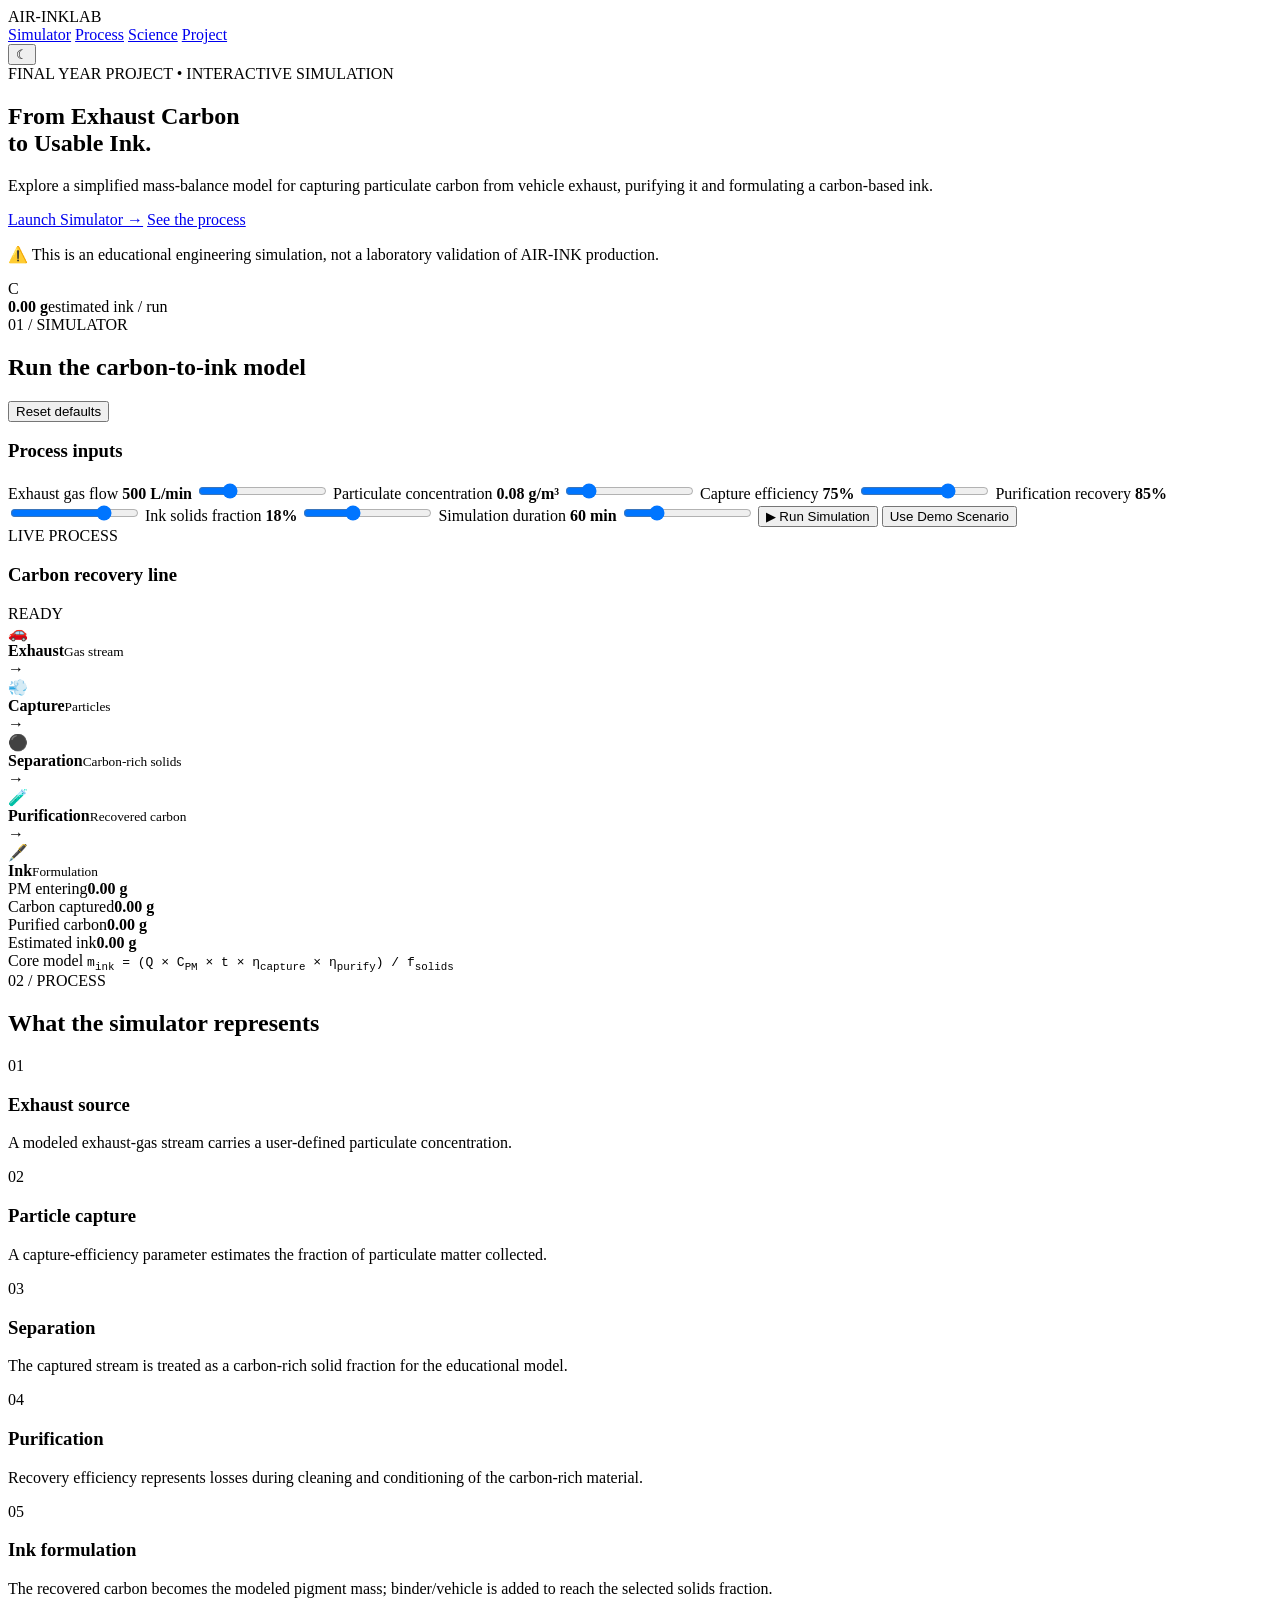
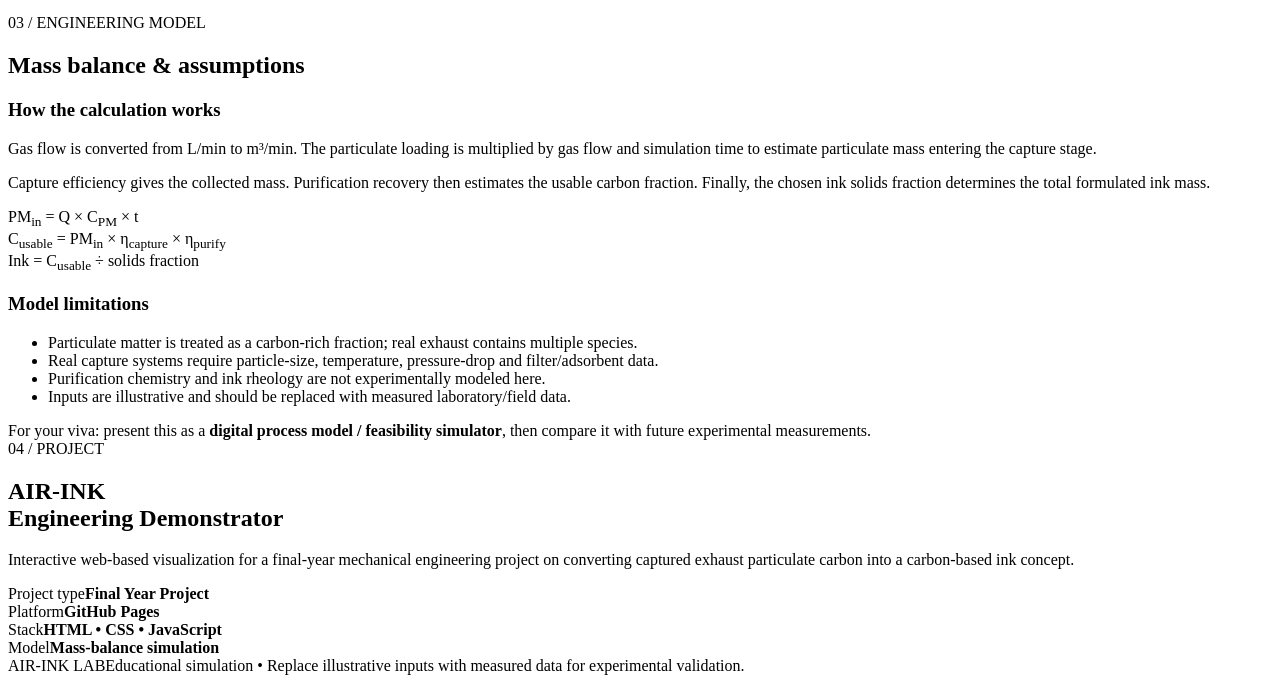
==== index.html @ 388b0924 "Add files via upload" ====
<!DOCTYPE html>
<html lang="en">
<head>
  <meta charset="UTF-8">
  <meta name="viewport" content="width=device-width, initial-scale=1.0">
  <meta name="description" content="AIR-INK interactive carbon capture and ink production simulation — final year engineering project.">
  <title>AIR-INK | Exhaust Carbon to Ink Simulator</title>
  <link rel="stylesheet" href="style.css">
</head>
<body>
  <header class="topbar">
    <div class="brand"><span class="brand-dot"></span>AIR-INK<span class="brand-sub">LAB</span></div>
    <nav>
      <a href="#simulator">Simulator</a>
      <a href="#process">Process</a>
      <a href="#science">Science</a>
      <a href="#about">Project</a>
    </nav>
    <button id="themeBtn" class="icon-btn" aria-label="Toggle theme">☾</button>
  </header>

  <main>
    <section class="hero">
      <div class="hero-copy">
        <div class="eyebrow">FINAL YEAR PROJECT • INTERACTIVE SIMULATION</div>
        <h1>From <span>Exhaust Carbon</span><br>to Usable Ink.</h1>
        <p>Explore a simplified mass-balance model for capturing particulate carbon from vehicle exhaust, purifying it and formulating a carbon-based ink.</p>
        <div class="hero-actions">
          <a class="btn primary" href="#simulator">Launch Simulator →</a>
          <a class="btn ghost" href="#process">See the process</a>
        </div>
        <p class="notice">⚠️ This is an educational engineering simulation, not a laboratory validation of AIR-INK production.</p>
      </div>
      <div class="hero-visual">
        <div class="orb">
          <div class="orb-core">C</div>
          <div class="ring r1"></div><div class="ring r2"></div>
          <span class="particle p1"></span><span class="particle p2"></span><span class="particle p3"></span>
        </div>
        <div class="mini-card"><strong id="heroInk">0.00 g</strong><span>estimated ink / run</span></div>
      </div>
    </section>

    <section id="simulator" class="section">
      <div class="section-heading">
        <div><span class="kicker">01 / SIMULATOR</span><h2>Run the carbon-to-ink model</h2></div>
        <button id="resetBtn" class="text-btn">Reset defaults</button>
      </div>

      <div class="sim-grid">
        <aside class="control-panel card">
          <h3>Process inputs</h3>

          <label>Exhaust gas flow <b><span id="flowVal">500</span> L/min</b>
            <input id="flow" type="range" min="100" max="2000" step="50" value="500">
          </label>
          <label>Particulate concentration <b><span id="pmVal">0.08</span> g/m³</b>
            <input id="pm" type="range" min="0.01" max="0.50" step="0.01" value="0.08">
          </label>
          <label>Capture efficiency <b><span id="captureVal">75</span>%</b>
            <input id="capture" type="range" min="20" max="98" step="1" value="75">
          </label>
          <label>Purification recovery <b><span id="purifyVal">85</span>%</b>
            <input id="purify" type="range" min="40" max="99" step="1" value="85">
          </label>
          <label>Ink solids fraction <b><span id="solidVal">18</span>%</b>
            <input id="solid" type="range" min="5" max="40" step="1" value="18">
          </label>
          <label>Simulation duration <b><span id="timeVal">60</span> min</b>
            <input id="time" type="range" min="5" max="240" step="5" value="60">
          </label>

          <button id="runBtn" class="btn primary wide">▶ Run Simulation</button>
          <button id="demoBtn" class="btn ghost wide">Use Demo Scenario</button>
        </aside>

        <div class="simulation card">
          <div class="sim-top">
            <div><span class="kicker">LIVE PROCESS</span><h3>Carbon recovery line</h3></div>
            <div id="status" class="status idle">READY</div>
          </div>

          <div class="pipeline">
            <div class="stage" data-stage="0"><div class="stage-icon">🚗</div><strong>Exhaust</strong><small>Gas stream</small></div>
            <div class="flow-arrow">→</div>
            <div class="stage" data-stage="1"><div class="stage-icon">💨</div><strong>Capture</strong><small>Particles</small></div>
            <div class="flow-arrow">→</div>
            <div class="stage" data-stage="2"><div class="stage-icon">⚫</div><strong>Separation</strong><small>Carbon-rich solids</small></div>
            <div class="flow-arrow">→</div>
            <div class="stage" data-stage="3"><div class="stage-icon">🧪</div><strong>Purification</strong><small>Recovered carbon</small></div>
            <div class="flow-arrow">→</div>
            <div class="stage" data-stage="4"><div class="stage-icon">🖋️</div><strong>Ink</strong><small>Formulation</small></div>
          </div>

          <div class="particle-track"><div id="movingParticle"></div></div>

          <div class="metrics">
            <div class="metric"><span>PM entering</span><strong id="mInput">0.00 g</strong></div>
            <div class="metric"><span>Carbon captured</span><strong id="mCaptured">0.00 g</strong></div>
            <div class="metric"><span>Purified carbon</span><strong id="mCarbon">0.00 g</strong></div>
            <div class="metric accent"><span>Estimated ink</span><strong id="mInk">0.00 g</strong></div>
          </div>

          <div class="formula">
            <span>Core model</span>
            <code>m<sub>ink</sub> = (Q × C<sub>PM</sub> × t × η<sub>capture</sub> × η<sub>purify</sub>) / f<sub>solids</sub></code>
          </div>
        </div>
      </div>
    </section>

    <section id="process" class="section dark-section">
      <div class="section-heading">
        <div><span class="kicker">02 / PROCESS</span><h2>What the simulator represents</h2></div>
      </div>
      <div class="process-grid">
        <article class="process-card"><span>01</span><h3>Exhaust source</h3><p>A modeled exhaust-gas stream carries a user-defined particulate concentration.</p></article>
        <article class="process-card"><span>02</span><h3>Particle capture</h3><p>A capture-efficiency parameter estimates the fraction of particulate matter collected.</p></article>
        <article class="process-card"><span>03</span><h3>Separation</h3><p>The captured stream is treated as a carbon-rich solid fraction for the educational model.</p></article>
        <article class="process-card"><span>04</span><h3>Purification</h3><p>Recovery efficiency represents losses during cleaning and conditioning of the carbon-rich material.</p></article>
        <article class="process-card"><span>05</span><h3>Ink formulation</h3><p>The recovered carbon becomes the modeled pigment mass; binder/vehicle is added to reach the selected solids fraction.</p></article>
      </div>
    </section>

    <section id="science" class="section">
      <div class="section-heading">
        <div><span class="kicker">03 / ENGINEERING MODEL</span><h2>Mass balance & assumptions</h2></div>
      </div>
      <div class="science-grid">
        <div class="card science-copy">
          <h3>How the calculation works</h3>
          <p>Gas flow is converted from L/min to m³/min. The particulate loading is multiplied by gas flow and simulation time to estimate particulate mass entering the capture stage.</p>
          <p>Capture efficiency gives the collected mass. Purification recovery then estimates the usable carbon fraction. Finally, the chosen ink solids fraction determines the total formulated ink mass.</p>
          <div class="equation-box">PM<sub>in</sub> = Q × C<sub>PM</sub> × t</div>
          <div class="equation-box">C<sub>usable</sub> = PM<sub>in</sub> × η<sub>capture</sub> × η<sub>purify</sub></div>
          <div class="equation-box">Ink = C<sub>usable</sub> ÷ solids fraction</div>
        </div>
        <div class="card">
          <h3>Model limitations</h3>
          <ul class="limits">
            <li>Particulate matter is treated as a carbon-rich fraction; real exhaust contains multiple species.</li>
            <li>Real capture systems require particle-size, temperature, pressure-drop and filter/adsorbent data.</li>
            <li>Purification chemistry and ink rheology are not experimentally modeled here.</li>
            <li>Inputs are illustrative and should be replaced with measured laboratory/field data.</li>
          </ul>
          <div class="callout">For your viva: present this as a <strong>digital process model / feasibility simulator</strong>, then compare it with future experimental measurements.</div>
        </div>
      </div>
    </section>

    <section id="about" class="section about">
      <div>
        <span class="kicker">04 / PROJECT</span>
        <h2>AIR-INK<br>Engineering Demonstrator</h2>
        <p>Interactive web-based visualization for a final-year mechanical engineering project on converting captured exhaust particulate carbon into a carbon-based ink concept.</p>
      </div>
      <div class="about-card">
        <div><span>Project type</span><strong>Final Year Project</strong></div>
        <div><span>Platform</span><strong>GitHub Pages</strong></div>
        <div><span>Stack</span><strong>HTML • CSS • JavaScript</strong></div>
        <div><span>Model</span><strong>Mass-balance simulation</strong></div>
      </div>
    </section>
  </main>

  <footer><span>AIR-INK LAB</span><span>Educational simulation • Replace illustrative inputs with measured data for experimental validation.</span></footer>
  <script src="script.js"></script>
</body>
</html>
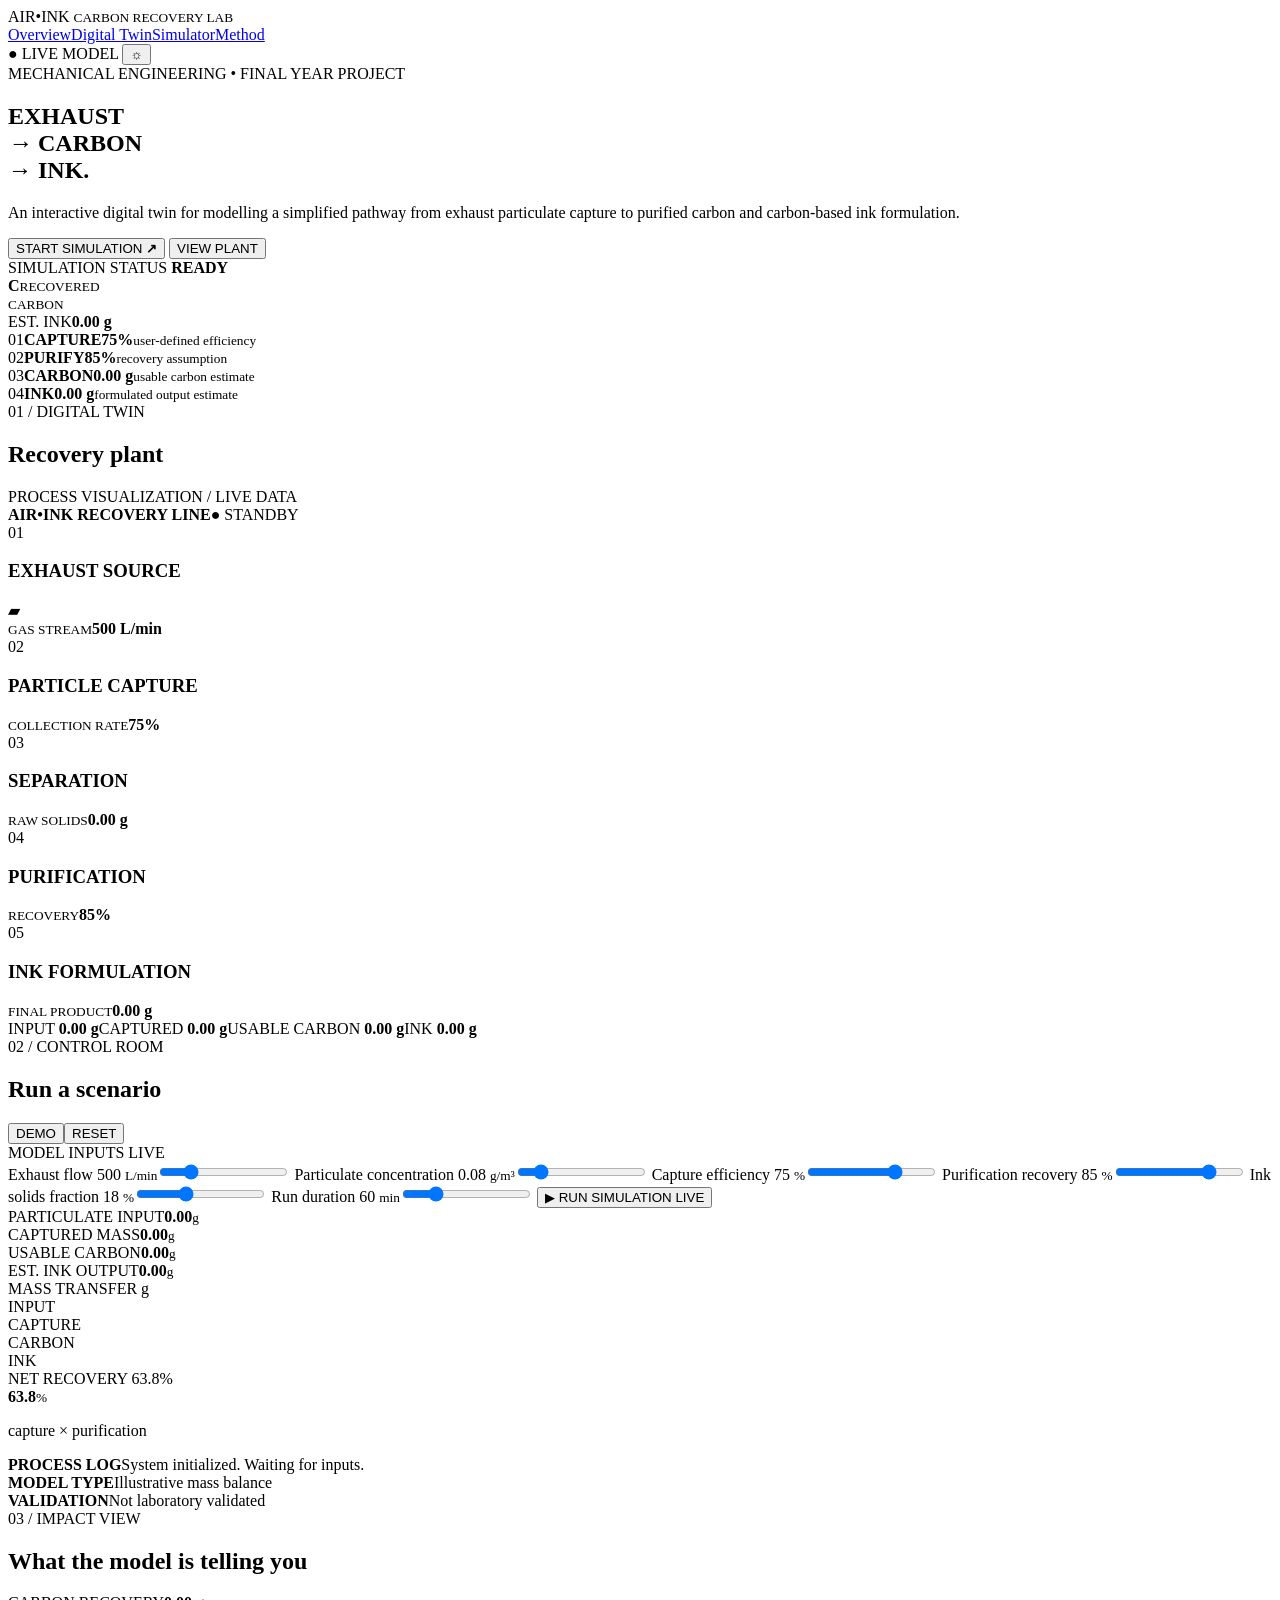
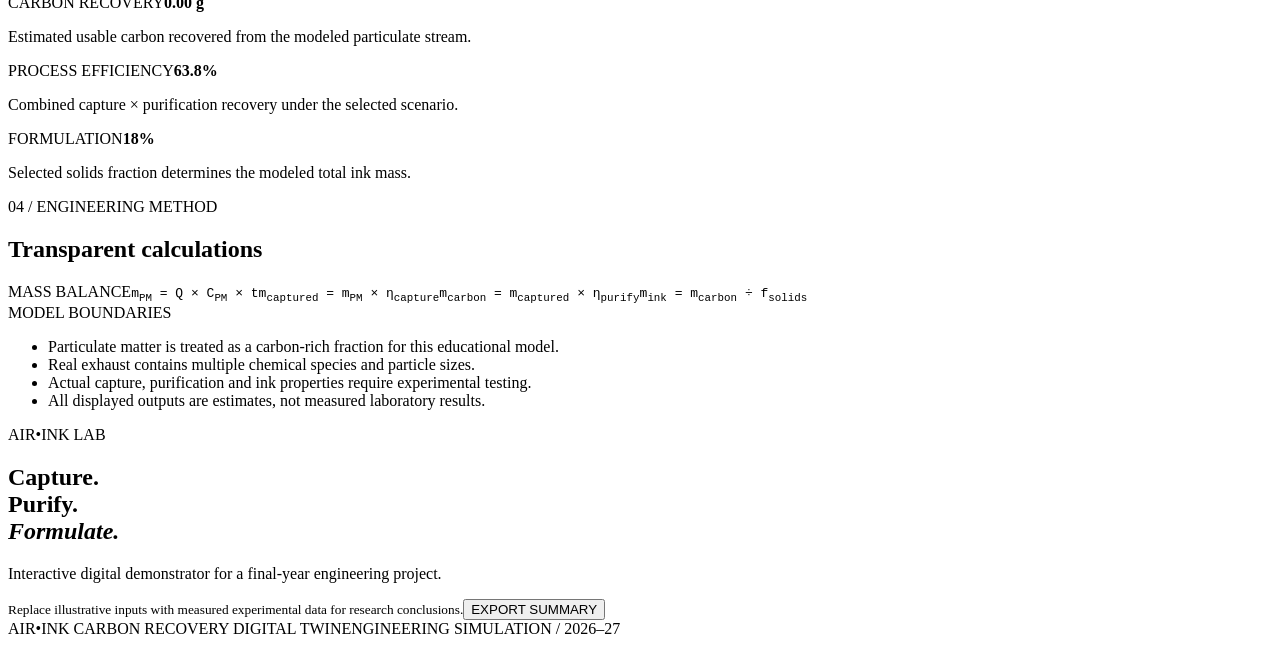
==== commit f3144052: "Add files via upload" ====
--- a/index.html
+++ b/index.html
@@ -1,169 +1,123 @@
-<!DOCTYPE html>
+<!doctype html>
 <html lang="en">
 <head>
-  <meta charset="UTF-8">
-  <meta name="viewport" content="width=device-width, initial-scale=1.0">
-  <meta name="description" content="AIR-INK interactive carbon capture and ink production simulation — final year engineering project.">
-  <title>AIR-INK | Exhaust Carbon to Ink Simulator</title>
-  <link rel="stylesheet" href="style.css">
+<meta charset="utf-8">
+<meta name="viewport" content="width=device-width,initial-scale=1">
+<title>AIR•INK | Carbon Recovery Digital Twin</title>
+<link rel="preconnect" href="https://fonts.googleapis.com">
+<link href="https://fonts.googleapis.com/css2?family=DM+Mono:wght@400;500&family=Space+Grotesk:wght@400;500;600;700&display=swap" rel="stylesheet">
+<link rel="stylesheet" href="style.css">
 </head>
 <body>
-  <header class="topbar">
-    <div class="brand"><span class="brand-dot"></span>AIR-INK<span class="brand-sub">LAB</span></div>
-    <nav>
-      <a href="#simulator">Simulator</a>
-      <a href="#process">Process</a>
-      <a href="#science">Science</a>
-      <a href="#about">Project</a>
-    </nav>
-    <button id="themeBtn" class="icon-btn" aria-label="Toggle theme">☾</button>
-  </header>
+<header>
+  <div class="logo"><i></i>AIR<span>•</span>INK <small>CARBON RECOVERY LAB</small></div>
+  <nav><a href="#overview">Overview</a><a href="#plant">Digital Twin</a><a href="#control">Simulator</a><a href="#science">Method</a></nav>
+  <div class="top-status"><b>●</b> LIVE MODEL <button id="mode">☼</button></div>
+</header>
 
-  <main>
-    <section class="hero">
-      <div class="hero-copy">
-        <div class="eyebrow">FINAL YEAR PROJECT • INTERACTIVE SIMULATION</div>
-        <h1>From <span>Exhaust Carbon</span><br>to Usable Ink.</h1>
-        <p>Explore a simplified mass-balance model for capturing particulate carbon from vehicle exhaust, purifying it and formulating a carbon-based ink.</p>
-        <div class="hero-actions">
-          <a class="btn primary" href="#simulator">Launch Simulator →</a>
-          <a class="btn ghost" href="#process">See the process</a>
-        </div>
-        <p class="notice">⚠️ This is an educational engineering simulation, not a laboratory validation of AIR-INK production.</p>
+<main>
+<section class="hero" id="overview">
+  <div>
+    <div class="eyebrow">MECHANICAL ENGINEERING • FINAL YEAR PROJECT</div>
+    <h1>EXHAUST<br><em>→</em> CARBON<br><span>→ INK.</span></h1>
+    <p class="lead">An interactive digital twin for modelling a simplified pathway from exhaust particulate capture to purified carbon and carbon-based ink formulation.</p>
+    <div class="hero-actions">
+      <button class="primary" onclick="scrollToId('control')">START SIMULATION <b>↗</b></button>
+      <button class="secondary" onclick="scrollToId('plant')">VIEW PLANT</button>
+    </div>
+    <div class="hero-note">SIMULATION STATUS <strong id="heroStatus">READY</strong></div>
+  </div>
+  <div class="hero-art">
+    <div class="halo"></div>
+    <div class="carbon-core"><strong>C</strong><small>RECOVERED<br>CARBON</small></div>
+    <div class="orbital o1"></div><div class="orbital o2"></div>
+    <div class="particle a"></div><div class="particle b"></div><div class="particle c"></div><div class="particle d"></div>
+    <div class="hero-readout"><span>EST. INK</span><b id="heroInk">0.00 g</b></div>
+  </div>
+</section>
+
+<section class="numbers">
+  <div><span>01</span><b>CAPTURE</b><strong id="nCap">75%</strong><small>user-defined efficiency</small></div>
+  <div><span>02</span><b>PURIFY</b><strong id="nPur">85%</strong><small>recovery assumption</small></div>
+  <div><span>03</span><b>CARBON</b><strong id="nCarbon">0.00 g</strong><small>usable carbon estimate</small></div>
+  <div><span>04</span><b>INK</b><strong id="nInk">0.00 g</strong><small>formulated output estimate</small></div>
+</section>
+
+<section id="plant" class="section">
+  <div class="section-head"><div><label>01 / DIGITAL TWIN</label><h2>Recovery plant</h2></div><span>PROCESS VISUALIZATION / LIVE DATA</span></div>
+  <div class="plant-shell">
+    <div class="plant-bar"><b>AIR•INK RECOVERY LINE</b><span id="plantStatus">● STANDBY</span></div>
+    <div class="plant-grid">
+      <article class="machine" id="m0"><div class="machine-num">01</div><h3>EXHAUST SOURCE</h3><div class="machine-visual exhaust-visual"><div class="vehicle">▰</div><i></i><i></i><i></i></div><small>GAS STREAM</small><b id="pFlow">500 L/min</b></article>
+      <div class="pipe"><i></i></div>
+      <article class="machine" id="m1"><div class="machine-num">02</div><h3>PARTICLE CAPTURE</h3><div class="machine-visual filter-visual"><span></span><span></span><span></span><em></em></div><small>COLLECTION RATE</small><b id="pCap">75%</b></article>
+      <div class="pipe"><i></i></div>
+      <article class="machine" id="m2"><div class="machine-num">03</div><h3>SEPARATION</h3><div class="machine-visual cyclone-visual"><div></div></div><small>RAW SOLIDS</small><b id="pRaw">0.00 g</b></article>
+      <div class="pipe"><i></i></div>
+      <article class="machine" id="m3"><div class="machine-num">04</div><h3>PURIFICATION</h3><div class="machine-visual tank-visual"><div></div><i></i><i></i><i></i></div><small>RECOVERY</small><b id="pPur">85%</b></article>
+      <div class="pipe"><i></i></div>
+      <article class="machine" id="m4"><div class="machine-num">05</div><h3>INK FORMULATION</h3><div class="machine-visual mixer-visual"><div></div></div><small>FINAL PRODUCT</small><b id="pInk">0.00 g</b></article>
+    </div>
+    <div class="progress"><span id="progress"></span></div>
+    <div class="plant-footer"><span>INPUT <b id="pIn">0.00 g</b></span><span>CAPTURED <b id="pCaptured">0.00 g</b></span><span>USABLE CARBON <b id="pCarbon">0.00 g</b></span><span>INK <b id="pInk2">0.00 g</b></span></div>
+  </div>
+</section>
+
+<section id="control" class="section control-section">
+  <div class="section-head"><div><label>02 / CONTROL ROOM</label><h2>Run a scenario</h2></div><div class="actions"><button id="demo">DEMO</button><button id="reset">RESET</button></div></div>
+  <div class="control-layout">
+    <aside class="panel inputs">
+      <div class="panel-title">MODEL INPUTS <span>LIVE</span></div>
+      <label>Exhaust flow <output id="vFlow">500</output> <small>L/min</small><input id="flow" type="range" min="100" max="2000" step="50" value="500"></label>
+      <label>Particulate concentration <output id="vPM">0.08</output> <small>g/m³</small><input id="pm" type="range" min=".01" max=".50" step=".01" value=".08"></label>
+      <label>Capture efficiency <output id="vCap">75</output> <small>%</small><input id="cap" type="range" min="20" max="98" value="75"></label>
+      <label>Purification recovery <output id="vPur">85</output> <small>%</small><input id="pur" type="range" min="40" max="99" value="85"></label>
+      <label>Ink solids fraction <output id="vSol">18</output> <small>%</small><input id="sol" type="range" min="5" max="40" value="18"></label>
+      <label>Run duration <output id="vTime">60</output> <small>min</small><input id="time" type="range" min="5" max="240" step="5" value="60"></label>
+      <button class="run" id="run">▶ RUN SIMULATION <span>LIVE</span></button>
+    </aside>
+
+    <div class="results">
+      <div class="result-grid">
+        <div class="result"><span>PARTICULATE INPUT</span><strong id="rIn">0.00</strong><small>g</small></div>
+        <div class="result"><span>CAPTURED MASS</span><strong id="rCaptured">0.00</strong><small>g</small></div>
+        <div class="result"><span>USABLE CARBON</span><strong id="rCarbon">0.00</strong><small>g</small></div>
+        <div class="result green"><span>EST. INK OUTPUT</span><strong id="rInk">0.00</strong><small>g</small></div>
       </div>
-      <div class="hero-visual">
-        <div class="orb">
-          <div class="orb-core">C</div>
-          <div class="ring r1"></div><div class="ring r2"></div>
-          <span class="particle p1"></span><span class="particle p2"></span><span class="particle p3"></span>
-        </div>
-        <div class="mini-card"><strong id="heroInk">0.00 g</strong><span>estimated ink / run</span></div>
+      <div class="visual-results">
+        <div class="panel mass-panel"><div class="panel-title">MASS TRANSFER <span>g</span></div><div class="bar-chart"><div><i id="b1"></i><span>INPUT</span></div><div><i id="b2"></i><span>CAPTURE</span></div><div><i id="b3"></i><span>CARBON</span></div><div><i id="b4"></i><span>INK</span></div></div></div>
+        <div class="panel gauge-panel"><div class="panel-title">NET RECOVERY <span id="netText">63.8%</span></div><div class="gauge" id="gauge"><div><strong id="gaugeValue">63.8</strong><small>%</small></div></div><p>capture × purification</p></div>
       </div>
-    </section>
+      <div class="log panel"><div><b>PROCESS LOG</b><span id="log">System initialized. Waiting for inputs.</span></div><div><b>MODEL TYPE</b><span>Illustrative mass balance</span></div><div><b>VALIDATION</b><span>Not laboratory validated</span></div></div>
+    </div>
+  </div>
+</section>
 
-    <section id="simulator" class="section">
-      <div class="section-heading">
-        <div><span class="kicker">01 / SIMULATOR</span><h2>Run the carbon-to-ink model</h2></div>
-        <button id="resetBtn" class="text-btn">Reset defaults</button>
-      </div>
+<section class="impact section">
+  <div class="section-head"><div><label>03 / IMPACT VIEW</label><h2>What the model is telling you</h2></div></div>
+  <div class="impact-grid">
+    <div class="impact-card"><span>CARBON RECOVERY</span><strong id="impactCarbon">0.00 g</strong><p>Estimated usable carbon recovered from the modeled particulate stream.</p></div>
+    <div class="impact-card"><span>PROCESS EFFICIENCY</span><strong id="impactEff">63.8%</strong><p>Combined capture × purification recovery under the selected scenario.</p></div>
+    <div class="impact-card"><span>FORMULATION</span><strong id="impactSolids">18%</strong><p>Selected solids fraction determines the modeled total ink mass.</p></div>
+  </div>
+</section>
 
-      <div class="sim-grid">
-        <aside class="control-panel card">
-          <h3>Process inputs</h3>
+<section id="science" class="science">
+  <div class="section">
+    <div class="section-head"><div><label>04 / ENGINEERING METHOD</label><h2>Transparent calculations</h2></div></div>
+    <div class="method-grid">
+      <div class="formula"><span>MASS BALANCE</span><code>m<sub>PM</sub> = Q × C<sub>PM</sub> × t</code><code>m<sub>captured</sub> = m<sub>PM</sub> × η<sub>capture</sub></code><code>m<sub>carbon</sub> = m<sub>captured</sub> × η<sub>purify</sub></code><code>m<sub>ink</sub> = m<sub>carbon</sub> ÷ f<sub>solids</sub></code></div>
+      <div class="limits"><span>MODEL BOUNDARIES</span><ul><li>Particulate matter is treated as a carbon-rich fraction for this educational model.</li><li>Real exhaust contains multiple chemical species and particle sizes.</li><li>Actual capture, purification and ink properties require experimental testing.</li><li>All displayed outputs are estimates, not measured laboratory results.</li></ul></div>
+    </div>
+  </div>
+</section>
 
-          <label>Exhaust gas flow <b><span id="flowVal">500</span> L/min</b>
-            <input id="flow" type="range" min="100" max="2000" step="50" value="500">
-          </label>
-          <label>Particulate concentration <b><span id="pmVal">0.08</span> g/m³</b>
-            <input id="pm" type="range" min="0.01" max="0.50" step="0.01" value="0.08">
-          </label>
-          <label>Capture efficiency <b><span id="captureVal">75</span>%</b>
-            <input id="capture" type="range" min="20" max="98" step="1" value="75">
-          </label>
-          <label>Purification recovery <b><span id="purifyVal">85</span>%</b>
-            <input id="purify" type="range" min="40" max="99" step="1" value="85">
-          </label>
-          <label>Ink solids fraction <b><span id="solidVal">18</span>%</b>
-            <input id="solid" type="range" min="5" max="40" step="1" value="18">
-          </label>
-          <label>Simulation duration <b><span id="timeVal">60</span> min</b>
-            <input id="time" type="range" min="5" max="240" step="5" value="60">
-          </label>
-
-          <button id="runBtn" class="btn primary wide">▶ Run Simulation</button>
-          <button id="demoBtn" class="btn ghost wide">Use Demo Scenario</button>
-        </aside>
-
-        <div class="simulation card">
-          <div class="sim-top">
-            <div><span class="kicker">LIVE PROCESS</span><h3>Carbon recovery line</h3></div>
-            <div id="status" class="status idle">READY</div>
-          </div>
-
-          <div class="pipeline">
-            <div class="stage" data-stage="0"><div class="stage-icon">🚗</div><strong>Exhaust</strong><small>Gas stream</small></div>
-            <div class="flow-arrow">→</div>
-            <div class="stage" data-stage="1"><div class="stage-icon">💨</div><strong>Capture</strong><small>Particles</small></div>
-            <div class="flow-arrow">→</div>
-            <div class="stage" data-stage="2"><div class="stage-icon">⚫</div><strong>Separation</strong><small>Carbon-rich solids</small></div>
-            <div class="flow-arrow">→</div>
-            <div class="stage" data-stage="3"><div class="stage-icon">🧪</div><strong>Purification</strong><small>Recovered carbon</small></div>
-            <div class="flow-arrow">→</div>
-            <div class="stage" data-stage="4"><div class="stage-icon">🖋️</div><strong>Ink</strong><small>Formulation</small></div>
-          </div>
-
-          <div class="particle-track"><div id="movingParticle"></div></div>
-
-          <div class="metrics">
-            <div class="metric"><span>PM entering</span><strong id="mInput">0.00 g</strong></div>
-            <div class="metric"><span>Carbon captured</span><strong id="mCaptured">0.00 g</strong></div>
-            <div class="metric"><span>Purified carbon</span><strong id="mCarbon">0.00 g</strong></div>
-            <div class="metric accent"><span>Estimated ink</span><strong id="mInk">0.00 g</strong></div>
-          </div>
-
-          <div class="formula">
-            <span>Core model</span>
-            <code>m<sub>ink</sub> = (Q × C<sub>PM</sub> × t × η<sub>capture</sub> × η<sub>purify</sub>) / f<sub>solids</sub></code>
-          </div>
-        </div>
-      </div>
-    </section>
-
-    <section id="process" class="section dark-section">
-      <div class="section-heading">
-        <div><span class="kicker">02 / PROCESS</span><h2>What the simulator represents</h2></div>
-      </div>
-      <div class="process-grid">
-        <article class="process-card"><span>01</span><h3>Exhaust source</h3><p>A modeled exhaust-gas stream carries a user-defined particulate concentration.</p></article>
-        <article class="process-card"><span>02</span><h3>Particle capture</h3><p>A capture-efficiency parameter estimates the fraction of particulate matter collected.</p></article>
-        <article class="process-card"><span>03</span><h3>Separation</h3><p>The captured stream is treated as a carbon-rich solid fraction for the educational model.</p></article>
-        <article class="process-card"><span>04</span><h3>Purification</h3><p>Recovery efficiency represents losses during cleaning and conditioning of the carbon-rich material.</p></article>
-        <article class="process-card"><span>05</span><h3>Ink formulation</h3><p>The recovered carbon becomes the modeled pigment mass; binder/vehicle is added to reach the selected solids fraction.</p></article>
-      </div>
-    </section>
-
-    <section id="science" class="section">
-      <div class="section-heading">
-        <div><span class="kicker">03 / ENGINEERING MODEL</span><h2>Mass balance & assumptions</h2></div>
-      </div>
-      <div class="science-grid">
-        <div class="card science-copy">
-          <h3>How the calculation works</h3>
-          <p>Gas flow is converted from L/min to m³/min. The particulate loading is multiplied by gas flow and simulation time to estimate particulate mass entering the capture stage.</p>
-          <p>Capture efficiency gives the collected mass. Purification recovery then estimates the usable carbon fraction. Finally, the chosen ink solids fraction determines the total formulated ink mass.</p>
-          <div class="equation-box">PM<sub>in</sub> = Q × C<sub>PM</sub> × t</div>
-          <div class="equation-box">C<sub>usable</sub> = PM<sub>in</sub> × η<sub>capture</sub> × η<sub>purify</sub></div>
-          <div class="equation-box">Ink = C<sub>usable</sub> ÷ solids fraction</div>
-        </div>
-        <div class="card">
-          <h3>Model limitations</h3>
-          <ul class="limits">
-            <li>Particulate matter is treated as a carbon-rich fraction; real exhaust contains multiple species.</li>
-            <li>Real capture systems require particle-size, temperature, pressure-drop and filter/adsorbent data.</li>
-            <li>Purification chemistry and ink rheology are not experimentally modeled here.</li>
-            <li>Inputs are illustrative and should be replaced with measured laboratory/field data.</li>
-          </ul>
-          <div class="callout">For your viva: present this as a <strong>digital process model / feasibility simulator</strong>, then compare it with future experimental measurements.</div>
-        </div>
-      </div>
-    </section>
-
-    <section id="about" class="section about">
-      <div>
-        <span class="kicker">04 / PROJECT</span>
-        <h2>AIR-INK<br>Engineering Demonstrator</h2>
-        <p>Interactive web-based visualization for a final-year mechanical engineering project on converting captured exhaust particulate carbon into a carbon-based ink concept.</p>
-      </div>
-      <div class="about-card">
-        <div><span>Project type</span><strong>Final Year Project</strong></div>
-        <div><span>Platform</span><strong>GitHub Pages</strong></div>
-        <div><span>Stack</span><strong>HTML • CSS • JavaScript</strong></div>
-        <div><span>Model</span><strong>Mass-balance simulation</strong></div>
-      </div>
-    </section>
-  </main>
-
-  <footer><span>AIR-INK LAB</span><span>Educational simulation • Replace illustrative inputs with measured data for experimental validation.</span></footer>
-  <script src="script.js"></script>
+<section class="final">
+  <div><label>AIR•INK LAB</label><h2>Capture.<br>Purify.<br><em>Formulate.</em></h2></div>
+  <div><p>Interactive digital demonstrator for a final-year engineering project.</p><small>Replace illustrative inputs with measured experimental data for research conclusions.</small><button id="report">EXPORT SUMMARY</button></div>
+</section>
+</main>
+<footer><span>AIR•INK CARBON RECOVERY DIGITAL TWIN</span><span>ENGINEERING SIMULATION / 2026–27</span></footer>
+<script src="script.js"></script>
 </body>
-</html>
+</html>
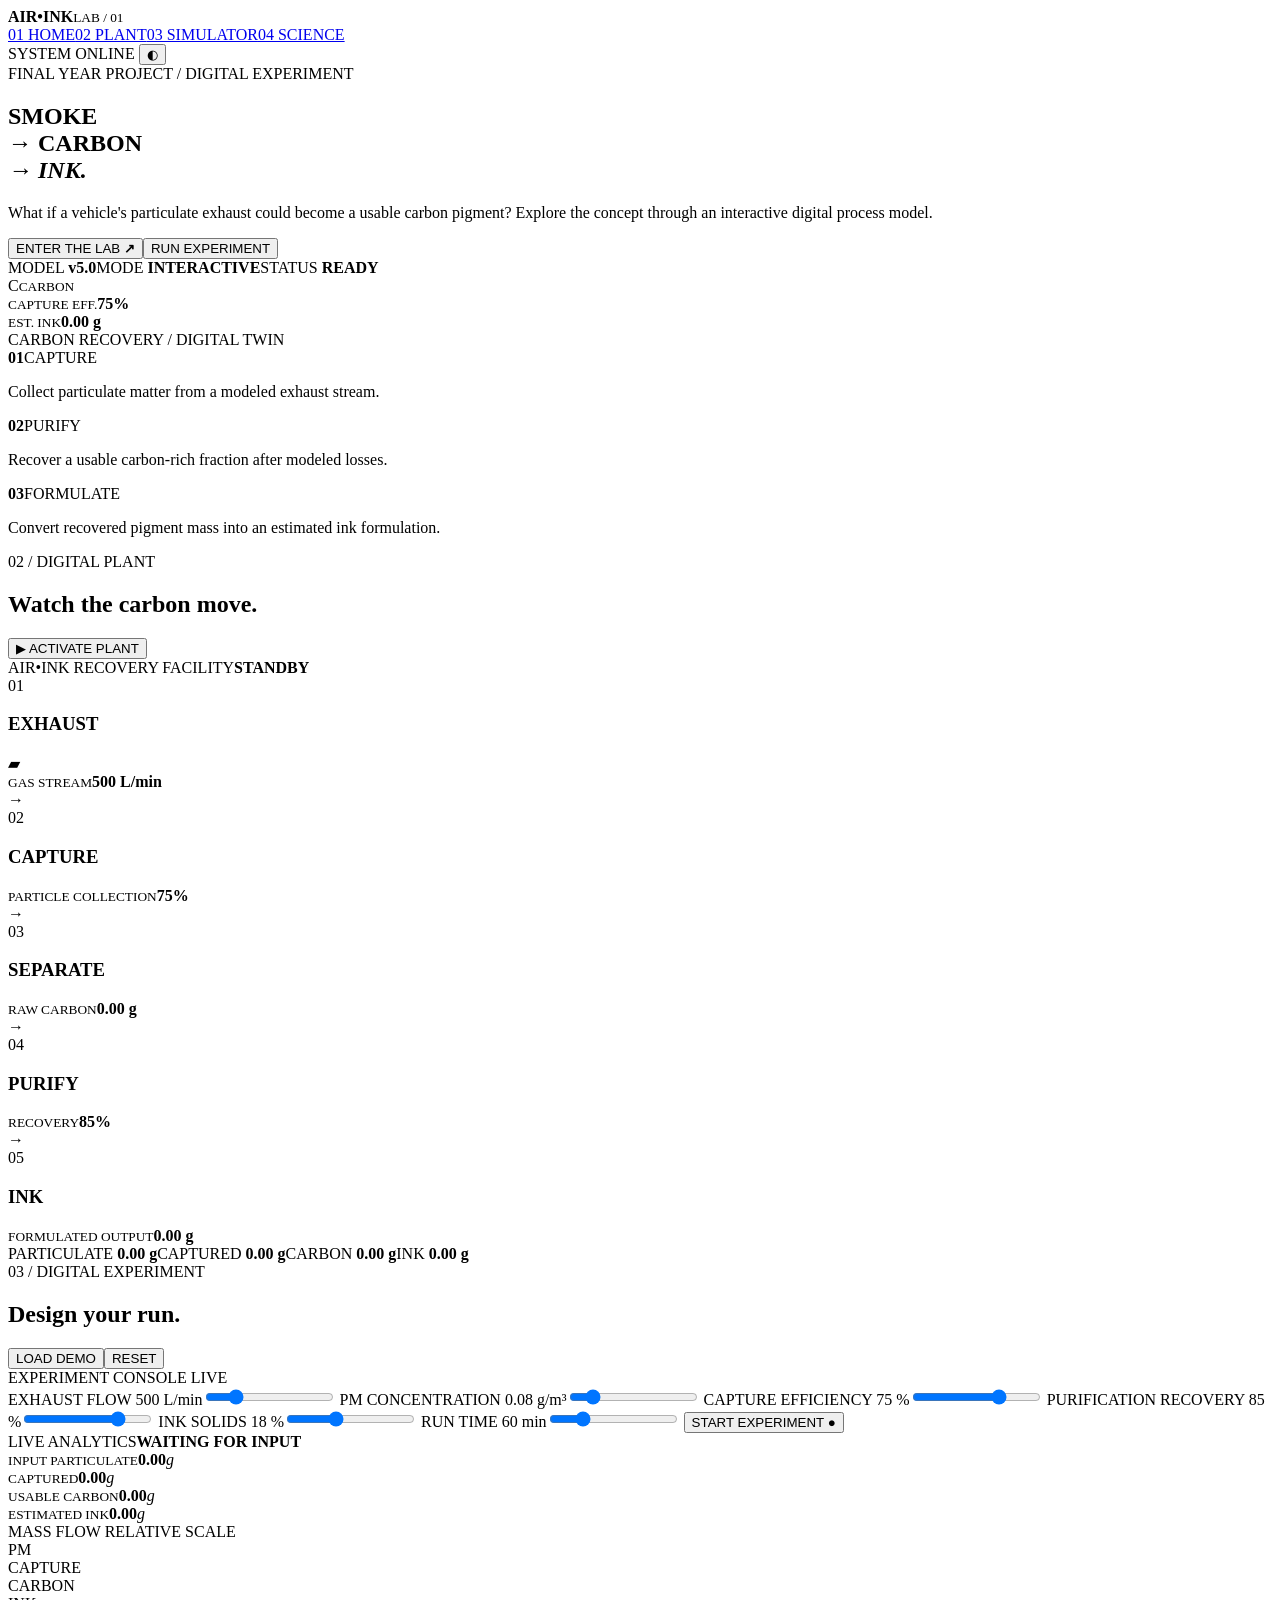
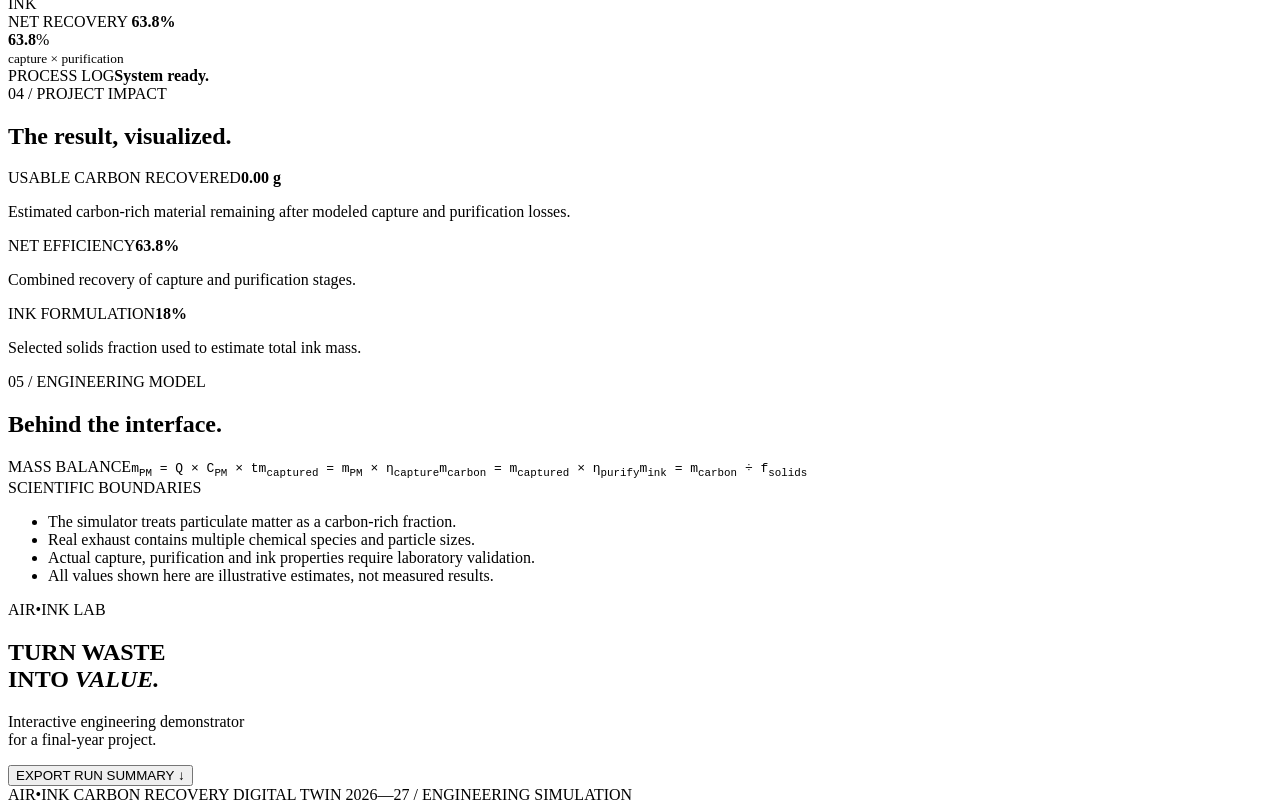
==== commit ab29b528: "Add files via upload" ====
--- a/index.html
+++ b/index.html
@@ -1,123 +1,116 @@
 <!doctype html>
 <html lang="en">
 <head>
-<meta charset="utf-8">
-<meta name="viewport" content="width=device-width,initial-scale=1">
-<title>AIR•INK | Carbon Recovery Digital Twin</title>
-<link rel="preconnect" href="https://fonts.googleapis.com">
+<meta charset="utf-8"><meta name="viewport" content="width=device-width,initial-scale=1">
+<title>AIR•INK — Carbon to Ink</title>
 <link href="https://fonts.googleapis.com/css2?family=DM+Mono:wght@400;500&family=Space+Grotesk:wght@400;500;600;700&display=swap" rel="stylesheet">
 <link rel="stylesheet" href="style.css">
 </head>
 <body>
+<div class="bg-grid"></div><div class="cursor-glow"></div>
 <header>
-  <div class="logo"><i></i>AIR<span>•</span>INK <small>CARBON RECOVERY LAB</small></div>
-  <nav><a href="#overview">Overview</a><a href="#plant">Digital Twin</a><a href="#control">Simulator</a><a href="#science">Method</a></nav>
-  <div class="top-status"><b>●</b> LIVE MODEL <button id="mode">☼</button></div>
+  <div class="brand"><span class="dot"></span><b>AIR<span>•</span>INK</b><small>LAB / 01</small></div>
+  <nav><a href="#home">01 HOME</a><a href="#plant">02 PLANT</a><a href="#control">03 SIMULATOR</a><a href="#science">04 SCIENCE</a></nav>
+  <div class="sys"><i></i> SYSTEM ONLINE <button id="theme">◐</button></div>
 </header>
 
-<main>
-<section class="hero" id="overview">
-  <div>
-    <div class="eyebrow">MECHANICAL ENGINEERING • FINAL YEAR PROJECT</div>
-    <h1>EXHAUST<br><em>→</em> CARBON<br><span>→ INK.</span></h1>
-    <p class="lead">An interactive digital twin for modelling a simplified pathway from exhaust particulate capture to purified carbon and carbon-based ink formulation.</p>
-    <div class="hero-actions">
-      <button class="primary" onclick="scrollToId('control')">START SIMULATION <b>↗</b></button>
-      <button class="secondary" onclick="scrollToId('plant')">VIEW PLANT</button>
-    </div>
-    <div class="hero-note">SIMULATION STATUS <strong id="heroStatus">READY</strong></div>
-  </div>
-  <div class="hero-art">
-    <div class="halo"></div>
-    <div class="carbon-core"><strong>C</strong><small>RECOVERED<br>CARBON</small></div>
-    <div class="orbital o1"></div><div class="orbital o2"></div>
-    <div class="particle a"></div><div class="particle b"></div><div class="particle c"></div><div class="particle d"></div>
-    <div class="hero-readout"><span>EST. INK</span><b id="heroInk">0.00 g</b></div>
-  </div>
+<section id="home" class="hero">
+ <div class="hero-text">
+  <div class="tag">FINAL YEAR PROJECT / DIGITAL EXPERIMENT</div>
+  <h1>SMOKE<br><span>→</span> CARBON<br><em>→ INK.</em></h1>
+  <p>What if a vehicle's particulate exhaust could become a usable carbon pigment? Explore the concept through an interactive digital process model.</p>
+  <div class="buttons"><button class="cta" onclick="go('plant')">ENTER THE LAB <b>↗</b></button><button class="ghost" onclick="go('control')">RUN EXPERIMENT</button></div>
+  <div class="hero-meta"><span>MODEL <b>v5.0</b></span><span>MODE <b>INTERACTIVE</b></span><span>STATUS <b id="heroStatus">READY</b></span></div>
+ </div>
+ <div class="hero-scene">
+   <div class="scene-ring r1"></div><div class="scene-ring r2"></div><div class="scene-ring r3"></div>
+   <div class="carbon"><span>C</span><small>CARBON</small></div>
+   <div class="particle pp1"></div><div class="particle pp2"></div><div class="particle pp3"></div><div class="particle pp4"></div>
+   <div class="readout top"><small>CAPTURE EFF.</small><b id="heroCap">75%</b></div>
+   <div class="readout bottom"><small>EST. INK</small><b id="heroInk">0.00 g</b></div>
+   <div class="vertical">CARBON RECOVERY / DIGITAL TWIN</div>
+ </div>
 </section>
 
-<section class="numbers">
-  <div><span>01</span><b>CAPTURE</b><strong id="nCap">75%</strong><small>user-defined efficiency</small></div>
-  <div><span>02</span><b>PURIFY</b><strong id="nPur">85%</strong><small>recovery assumption</small></div>
-  <div><span>03</span><b>CARBON</b><strong id="nCarbon">0.00 g</strong><small>usable carbon estimate</small></div>
-  <div><span>04</span><b>INK</b><strong id="nInk">0.00 g</strong><small>formulated output estimate</small></div>
+<section class="story">
+ <div><b>01</b><span>CAPTURE</span><p>Collect particulate matter from a modeled exhaust stream.</p></div>
+ <div><b>02</b><span>PURIFY</span><p>Recover a usable carbon-rich fraction after modeled losses.</p></div>
+ <div><b>03</b><span>FORMULATE</span><p>Convert recovered pigment mass into an estimated ink formulation.</p></div>
 </section>
 
 <section id="plant" class="section">
-  <div class="section-head"><div><label>01 / DIGITAL TWIN</label><h2>Recovery plant</h2></div><span>PROCESS VISUALIZATION / LIVE DATA</span></div>
-  <div class="plant-shell">
-    <div class="plant-bar"><b>AIR•INK RECOVERY LINE</b><span id="plantStatus">● STANDBY</span></div>
-    <div class="plant-grid">
-      <article class="machine" id="m0"><div class="machine-num">01</div><h3>EXHAUST SOURCE</h3><div class="machine-visual exhaust-visual"><div class="vehicle">▰</div><i></i><i></i><i></i></div><small>GAS STREAM</small><b id="pFlow">500 L/min</b></article>
-      <div class="pipe"><i></i></div>
-      <article class="machine" id="m1"><div class="machine-num">02</div><h3>PARTICLE CAPTURE</h3><div class="machine-visual filter-visual"><span></span><span></span><span></span><em></em></div><small>COLLECTION RATE</small><b id="pCap">75%</b></article>
-      <div class="pipe"><i></i></div>
-      <article class="machine" id="m2"><div class="machine-num">03</div><h3>SEPARATION</h3><div class="machine-visual cyclone-visual"><div></div></div><small>RAW SOLIDS</small><b id="pRaw">0.00 g</b></article>
-      <div class="pipe"><i></i></div>
-      <article class="machine" id="m3"><div class="machine-num">04</div><h3>PURIFICATION</h3><div class="machine-visual tank-visual"><div></div><i></i><i></i><i></i></div><small>RECOVERY</small><b id="pPur">85%</b></article>
-      <div class="pipe"><i></i></div>
-      <article class="machine" id="m4"><div class="machine-num">05</div><h3>INK FORMULATION</h3><div class="machine-visual mixer-visual"><div></div></div><small>FINAL PRODUCT</small><b id="pInk">0.00 g</b></article>
-    </div>
-    <div class="progress"><span id="progress"></span></div>
-    <div class="plant-footer"><span>INPUT <b id="pIn">0.00 g</b></span><span>CAPTURED <b id="pCaptured">0.00 g</b></span><span>USABLE CARBON <b id="pCarbon">0.00 g</b></span><span>INK <b id="pInk2">0.00 g</b></span></div>
+ <div class="section-head"><div><label>02 / DIGITAL PLANT</label><h2>Watch the carbon move.</h2></div><button class="launch" id="plantRun">▶ ACTIVATE PLANT</button></div>
+ <div class="plant">
+  <div class="plant-header"><span><i></i> AIR•INK RECOVERY FACILITY</span><b id="plantState">STANDBY</b></div>
+  <div class="flowline"></div>
+  <div class="units">
+   <article class="unit" id="u0"><span class="num">01</span><h3>EXHAUST</h3><div class="machine exhaust"><div class="vehicle">▰</div><i></i><i></i><i></i></div><small>GAS STREAM</small><strong id="flowVal">500 L/min</strong></article>
+   <div class="arrow">→</div>
+   <article class="unit" id="u1"><span class="num">02</span><h3>CAPTURE</h3><div class="machine filter"><b></b><b></b><b></b><i></i></div><small>PARTICLE COLLECTION</small><strong id="capVal">75%</strong></article>
+   <div class="arrow">→</div>
+   <article class="unit" id="u2"><span class="num">03</span><h3>SEPARATE</h3><div class="machine cyclone"><div></div></div><small>RAW CARBON</small><strong id="rawVal">0.00 g</strong></article>
+   <div class="arrow">→</div>
+   <article class="unit" id="u3"><span class="num">04</span><h3>PURIFY</h3><div class="machine tank"><div></div><i></i><i></i><i></i></div><small>RECOVERY</small><strong id="purVal">85%</strong></article>
+   <div class="arrow">→</div>
+   <article class="unit final-unit" id="u4"><span class="num">05</span><h3>INK</h3><div class="machine mixer"><div></div><span class="ink-drop"></span></div><small>FORMULATED OUTPUT</small><strong id="inkVal">0.00 g</strong></article>
   </div>
+  <div class="plant-bottom"><span>PARTICULATE <b id="pIn">0.00 g</b></span><span>CAPTURED <b id="pCap">0.00 g</b></span><span>CARBON <b id="pCarbon">0.00 g</b></span><span>INK <b id="pInk">0.00 g</b></span></div>
+ </div>
 </section>
 
-<section id="control" class="section control-section">
-  <div class="section-head"><div><label>02 / CONTROL ROOM</label><h2>Run a scenario</h2></div><div class="actions"><button id="demo">DEMO</button><button id="reset">RESET</button></div></div>
-  <div class="control-layout">
-    <aside class="panel inputs">
-      <div class="panel-title">MODEL INPUTS <span>LIVE</span></div>
-      <label>Exhaust flow <output id="vFlow">500</output> <small>L/min</small><input id="flow" type="range" min="100" max="2000" step="50" value="500"></label>
-      <label>Particulate concentration <output id="vPM">0.08</output> <small>g/m³</small><input id="pm" type="range" min=".01" max=".50" step=".01" value=".08"></label>
-      <label>Capture efficiency <output id="vCap">75</output> <small>%</small><input id="cap" type="range" min="20" max="98" value="75"></label>
-      <label>Purification recovery <output id="vPur">85</output> <small>%</small><input id="pur" type="range" min="40" max="99" value="85"></label>
-      <label>Ink solids fraction <output id="vSol">18</output> <small>%</small><input id="sol" type="range" min="5" max="40" value="18"></label>
-      <label>Run duration <output id="vTime">60</output> <small>min</small><input id="time" type="range" min="5" max="240" step="5" value="60"></label>
-      <button class="run" id="run">▶ RUN SIMULATION <span>LIVE</span></button>
-    </aside>
-
-    <div class="results">
-      <div class="result-grid">
-        <div class="result"><span>PARTICULATE INPUT</span><strong id="rIn">0.00</strong><small>g</small></div>
-        <div class="result"><span>CAPTURED MASS</span><strong id="rCaptured">0.00</strong><small>g</small></div>
-        <div class="result"><span>USABLE CARBON</span><strong id="rCarbon">0.00</strong><small>g</small></div>
-        <div class="result green"><span>EST. INK OUTPUT</span><strong id="rInk">0.00</strong><small>g</small></div>
-      </div>
-      <div class="visual-results">
-        <div class="panel mass-panel"><div class="panel-title">MASS TRANSFER <span>g</span></div><div class="bar-chart"><div><i id="b1"></i><span>INPUT</span></div><div><i id="b2"></i><span>CAPTURE</span></div><div><i id="b3"></i><span>CARBON</span></div><div><i id="b4"></i><span>INK</span></div></div></div>
-        <div class="panel gauge-panel"><div class="panel-title">NET RECOVERY <span id="netText">63.8%</span></div><div class="gauge" id="gauge"><div><strong id="gaugeValue">63.8</strong><small>%</small></div></div><p>capture × purification</p></div>
-      </div>
-      <div class="log panel"><div><b>PROCESS LOG</b><span id="log">System initialized. Waiting for inputs.</span></div><div><b>MODEL TYPE</b><span>Illustrative mass balance</span></div><div><b>VALIDATION</b><span>Not laboratory validated</span></div></div>
-    </div>
+<section id="control" class="section control">
+ <div class="section-head"><div><label>03 / DIGITAL EXPERIMENT</label><h2>Design your run.</h2></div><div><button class="mini" id="demo">LOAD DEMO</button><button class="mini" id="reset">RESET</button></div></div>
+ <div class="experiment">
+  <aside class="console">
+   <div class="console-head">EXPERIMENT CONSOLE <span>LIVE</span></div>
+   <label>EXHAUST FLOW <output id="vFlow">500</output> L/min<input id="flow" type="range" min="100" max="2000" step="50" value="500"></label>
+   <label>PM CONCENTRATION <output id="vPM">0.08</output> g/m³<input id="pm" type="range" min=".01" max=".50" step=".01" value=".08"></label>
+   <label>CAPTURE EFFICIENCY <output id="vCap">75</output> %<input id="cap" type="range" min="20" max="98" value="75"></label>
+   <label>PURIFICATION RECOVERY <output id="vPur">85</output> %<input id="pur" type="range" min="40" max="99" value="85"></label>
+   <label>INK SOLIDS <output id="vSol">18</output> %<input id="sol" type="range" min="5" max="40" value="18"></label>
+   <label>RUN TIME <output id="vTime">60</output> min<input id="time" type="range" min="5" max="240" step="5" value="60"></label>
+   <button class="run" id="run">START EXPERIMENT <span>●</span></button>
+  </aside>
+  <div class="monitor">
+   <div class="monitor-top"><span>LIVE ANALYTICS</span><b id="monitorStatus">WAITING FOR INPUT</b></div>
+   <div class="big-results">
+    <div><small>INPUT PARTICULATE</small><strong id="rIn">0.00</strong><em>g</em></div>
+    <div><small>CAPTURED</small><strong id="rCaptured">0.00</strong><em>g</em></div>
+    <div><small>USABLE CARBON</small><strong id="rCarbon">0.00</strong><em>g</em></div>
+    <div class="lime-card"><small>ESTIMATED INK</small><strong id="rInk">0.00</strong><em>g</em></div>
+   </div>
+   <div class="analytics">
+    <div class="chart"><div class="chart-title">MASS FLOW <span>RELATIVE SCALE</span></div><div class="bars"><div><i id="b1"></i><span>PM</span></div><div><i id="b2"></i><span>CAPTURE</span></div><div><i id="b3"></i><span>CARBON</span></div><div><i id="b4"></i><span>INK</span></div></div></div>
+    <div class="recovery"><div class="chart-title">NET RECOVERY <b id="net">63.8%</b></div><div class="dial" id="dial"><div><strong id="dialVal">63.8</strong><span>%</span></div></div><small>capture × purification</small></div>
+   </div>
+   <div class="console-log"><span>PROCESS LOG</span><b id="log">System ready.</b></div>
   </div>
+ </div>
 </section>
 
-<section class="impact section">
-  <div class="section-head"><div><label>03 / IMPACT VIEW</label><h2>What the model is telling you</h2></div></div>
-  <div class="impact-grid">
-    <div class="impact-card"><span>CARBON RECOVERY</span><strong id="impactCarbon">0.00 g</strong><p>Estimated usable carbon recovered from the modeled particulate stream.</p></div>
-    <div class="impact-card"><span>PROCESS EFFICIENCY</span><strong id="impactEff">63.8%</strong><p>Combined capture × purification recovery under the selected scenario.</p></div>
-    <div class="impact-card"><span>FORMULATION</span><strong id="impactSolids">18%</strong><p>Selected solids fraction determines the modeled total ink mass.</p></div>
-  </div>
+<section class="section showcase">
+ <div class="section-head"><div><label>04 / PROJECT IMPACT</label><h2>The result, visualized.</h2></div></div>
+ <div class="impact">
+  <div class="impact-main"><span>USABLE CARBON RECOVERED</span><strong id="iCarbon">0.00 g</strong><p>Estimated carbon-rich material remaining after modeled capture and purification losses.</p><div class="meter"><i id="meter"></i></div></div>
+  <div><span>NET EFFICIENCY</span><strong id="iEff">63.8%</strong><p>Combined recovery of capture and purification stages.</p></div>
+  <div><span>INK FORMULATION</span><strong id="iSol">18%</strong><p>Selected solids fraction used to estimate total ink mass.</p></div>
+ </div>
 </section>
 
 <section id="science" class="science">
-  <div class="section">
-    <div class="section-head"><div><label>04 / ENGINEERING METHOD</label><h2>Transparent calculations</h2></div></div>
-    <div class="method-grid">
-      <div class="formula"><span>MASS BALANCE</span><code>m<sub>PM</sub> = Q × C<sub>PM</sub> × t</code><code>m<sub>captured</sub> = m<sub>PM</sub> × η<sub>capture</sub></code><code>m<sub>carbon</sub> = m<sub>captured</sub> × η<sub>purify</sub></code><code>m<sub>ink</sub> = m<sub>carbon</sub> ÷ f<sub>solids</sub></code></div>
-      <div class="limits"><span>MODEL BOUNDARIES</span><ul><li>Particulate matter is treated as a carbon-rich fraction for this educational model.</li><li>Real exhaust contains multiple chemical species and particle sizes.</li><li>Actual capture, purification and ink properties require experimental testing.</li><li>All displayed outputs are estimates, not measured laboratory results.</li></ul></div>
-    </div>
+ <div class="section">
+  <div class="section-head"><div><label>05 / ENGINEERING MODEL</label><h2>Behind the interface.</h2></div></div>
+  <div class="science-grid">
+   <div class="formula"><span>MASS BALANCE</span><code>m<sub>PM</sub> = Q × C<sub>PM</sub> × t</code><code>m<sub>captured</sub> = m<sub>PM</sub> × η<sub>capture</sub></code><code>m<sub>carbon</sub> = m<sub>captured</sub> × η<sub>purify</sub></code><code>m<sub>ink</sub> = m<sub>carbon</sub> ÷ f<sub>solids</sub></code></div>
+   <div class="limits"><span>SCIENTIFIC BOUNDARIES</span><ul><li>The simulator treats particulate matter as a carbon-rich fraction.</li><li>Real exhaust contains multiple chemical species and particle sizes.</li><li>Actual capture, purification and ink properties require laboratory validation.</li><li>All values shown here are illustrative estimates, not measured results.</li></ul></div>
   </div>
+ </div>
 </section>
 
-<section class="final">
-  <div><label>AIR•INK LAB</label><h2>Capture.<br>Purify.<br><em>Formulate.</em></h2></div>
-  <div><p>Interactive digital demonstrator for a final-year engineering project.</p><small>Replace illustrative inputs with measured experimental data for research conclusions.</small><button id="report">EXPORT SUMMARY</button></div>
+<section class="end">
+ <div><label>AIR•INK LAB</label><h2>TURN WASTE<br>INTO <em>VALUE.</em></h2></div>
+ <div><p>Interactive engineering demonstrator<br>for a final-year project.</p><button id="export">EXPORT RUN SUMMARY ↓</button></div>
 </section>
-</main>
-<footer><span>AIR•INK CARBON RECOVERY DIGITAL TWIN</span><span>ENGINEERING SIMULATION / 2026–27</span></footer>
+<footer>AIR•INK CARBON RECOVERY DIGITAL TWIN <span>2026—27 / ENGINEERING SIMULATION</span></footer>
 <script src="script.js"></script>
-</body>
-</html>+</body></html>
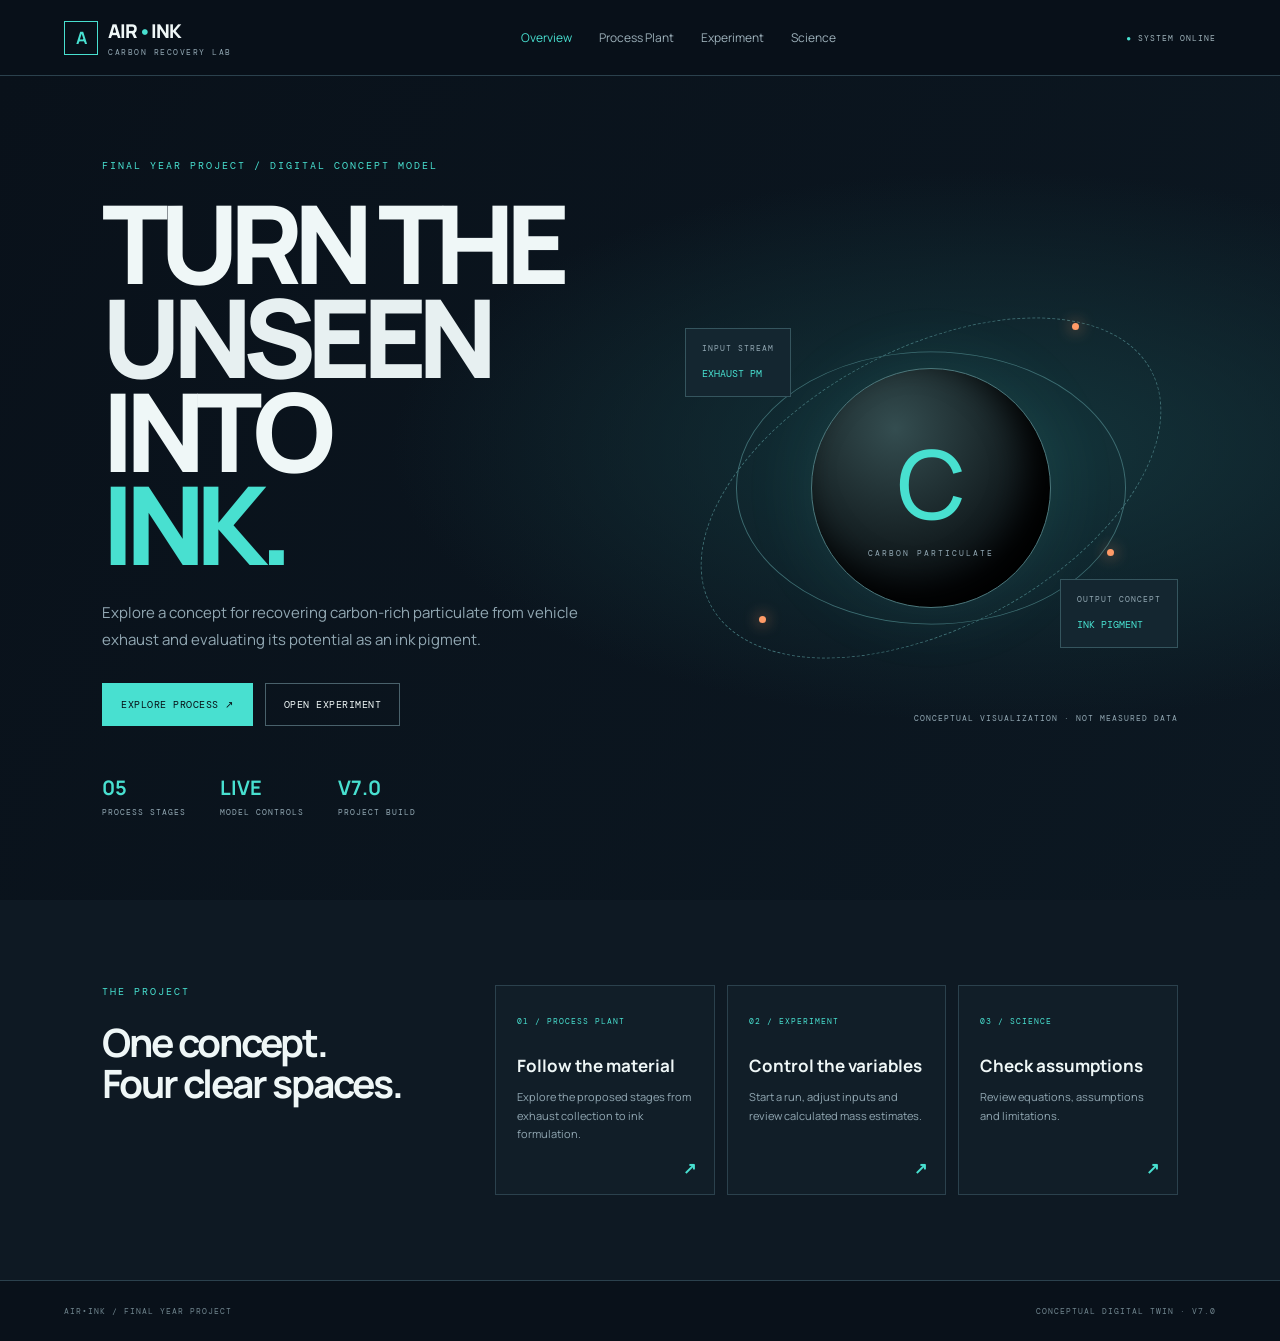
==== commit 02314507: "Add files via upload" ====
--- a/index.html
+++ b/index.html
@@ -1,116 +1,5 @@
-<!doctype html>
-<html lang="en">
-<head>
-<meta charset="utf-8"><meta name="viewport" content="width=device-width,initial-scale=1">
-<title>AIR•INK — Carbon to Ink</title>
-<link href="https://fonts.googleapis.com/css2?family=DM+Mono:wght@400;500&family=Space+Grotesk:wght@400;500;600;700&display=swap" rel="stylesheet">
-<link rel="stylesheet" href="style.css">
-</head>
-<body>
-<div class="bg-grid"></div><div class="cursor-glow"></div>
-<header>
-  <div class="brand"><span class="dot"></span><b>AIR<span>•</span>INK</b><small>LAB / 01</small></div>
-  <nav><a href="#home">01 HOME</a><a href="#plant">02 PLANT</a><a href="#control">03 SIMULATOR</a><a href="#science">04 SCIENCE</a></nav>
-  <div class="sys"><i></i> SYSTEM ONLINE <button id="theme">◐</button></div>
-</header>
-
-<section id="home" class="hero">
- <div class="hero-text">
-  <div class="tag">FINAL YEAR PROJECT / DIGITAL EXPERIMENT</div>
-  <h1>SMOKE<br><span>→</span> CARBON<br><em>→ INK.</em></h1>
-  <p>What if a vehicle's particulate exhaust could become a usable carbon pigment? Explore the concept through an interactive digital process model.</p>
-  <div class="buttons"><button class="cta" onclick="go('plant')">ENTER THE LAB <b>↗</b></button><button class="ghost" onclick="go('control')">RUN EXPERIMENT</button></div>
-  <div class="hero-meta"><span>MODEL <b>v5.0</b></span><span>MODE <b>INTERACTIVE</b></span><span>STATUS <b id="heroStatus">READY</b></span></div>
- </div>
- <div class="hero-scene">
-   <div class="scene-ring r1"></div><div class="scene-ring r2"></div><div class="scene-ring r3"></div>
-   <div class="carbon"><span>C</span><small>CARBON</small></div>
-   <div class="particle pp1"></div><div class="particle pp2"></div><div class="particle pp3"></div><div class="particle pp4"></div>
-   <div class="readout top"><small>CAPTURE EFF.</small><b id="heroCap">75%</b></div>
-   <div class="readout bottom"><small>EST. INK</small><b id="heroInk">0.00 g</b></div>
-   <div class="vertical">CARBON RECOVERY / DIGITAL TWIN</div>
- </div>
-</section>
-
-<section class="story">
- <div><b>01</b><span>CAPTURE</span><p>Collect particulate matter from a modeled exhaust stream.</p></div>
- <div><b>02</b><span>PURIFY</span><p>Recover a usable carbon-rich fraction after modeled losses.</p></div>
- <div><b>03</b><span>FORMULATE</span><p>Convert recovered pigment mass into an estimated ink formulation.</p></div>
-</section>
-
-<section id="plant" class="section">
- <div class="section-head"><div><label>02 / DIGITAL PLANT</label><h2>Watch the carbon move.</h2></div><button class="launch" id="plantRun">▶ ACTIVATE PLANT</button></div>
- <div class="plant">
-  <div class="plant-header"><span><i></i> AIR•INK RECOVERY FACILITY</span><b id="plantState">STANDBY</b></div>
-  <div class="flowline"></div>
-  <div class="units">
-   <article class="unit" id="u0"><span class="num">01</span><h3>EXHAUST</h3><div class="machine exhaust"><div class="vehicle">▰</div><i></i><i></i><i></i></div><small>GAS STREAM</small><strong id="flowVal">500 L/min</strong></article>
-   <div class="arrow">→</div>
-   <article class="unit" id="u1"><span class="num">02</span><h3>CAPTURE</h3><div class="machine filter"><b></b><b></b><b></b><i></i></div><small>PARTICLE COLLECTION</small><strong id="capVal">75%</strong></article>
-   <div class="arrow">→</div>
-   <article class="unit" id="u2"><span class="num">03</span><h3>SEPARATE</h3><div class="machine cyclone"><div></div></div><small>RAW CARBON</small><strong id="rawVal">0.00 g</strong></article>
-   <div class="arrow">→</div>
-   <article class="unit" id="u3"><span class="num">04</span><h3>PURIFY</h3><div class="machine tank"><div></div><i></i><i></i><i></i></div><small>RECOVERY</small><strong id="purVal">85%</strong></article>
-   <div class="arrow">→</div>
-   <article class="unit final-unit" id="u4"><span class="num">05</span><h3>INK</h3><div class="machine mixer"><div></div><span class="ink-drop"></span></div><small>FORMULATED OUTPUT</small><strong id="inkVal">0.00 g</strong></article>
-  </div>
-  <div class="plant-bottom"><span>PARTICULATE <b id="pIn">0.00 g</b></span><span>CAPTURED <b id="pCap">0.00 g</b></span><span>CARBON <b id="pCarbon">0.00 g</b></span><span>INK <b id="pInk">0.00 g</b></span></div>
- </div>
-</section>
-
-<section id="control" class="section control">
- <div class="section-head"><div><label>03 / DIGITAL EXPERIMENT</label><h2>Design your run.</h2></div><div><button class="mini" id="demo">LOAD DEMO</button><button class="mini" id="reset">RESET</button></div></div>
- <div class="experiment">
-  <aside class="console">
-   <div class="console-head">EXPERIMENT CONSOLE <span>LIVE</span></div>
-   <label>EXHAUST FLOW <output id="vFlow">500</output> L/min<input id="flow" type="range" min="100" max="2000" step="50" value="500"></label>
-   <label>PM CONCENTRATION <output id="vPM">0.08</output> g/m³<input id="pm" type="range" min=".01" max=".50" step=".01" value=".08"></label>
-   <label>CAPTURE EFFICIENCY <output id="vCap">75</output> %<input id="cap" type="range" min="20" max="98" value="75"></label>
-   <label>PURIFICATION RECOVERY <output id="vPur">85</output> %<input id="pur" type="range" min="40" max="99" value="85"></label>
-   <label>INK SOLIDS <output id="vSol">18</output> %<input id="sol" type="range" min="5" max="40" value="18"></label>
-   <label>RUN TIME <output id="vTime">60</output> min<input id="time" type="range" min="5" max="240" step="5" value="60"></label>
-   <button class="run" id="run">START EXPERIMENT <span>●</span></button>
-  </aside>
-  <div class="monitor">
-   <div class="monitor-top"><span>LIVE ANALYTICS</span><b id="monitorStatus">WAITING FOR INPUT</b></div>
-   <div class="big-results">
-    <div><small>INPUT PARTICULATE</small><strong id="rIn">0.00</strong><em>g</em></div>
-    <div><small>CAPTURED</small><strong id="rCaptured">0.00</strong><em>g</em></div>
-    <div><small>USABLE CARBON</small><strong id="rCarbon">0.00</strong><em>g</em></div>
-    <div class="lime-card"><small>ESTIMATED INK</small><strong id="rInk">0.00</strong><em>g</em></div>
-   </div>
-   <div class="analytics">
-    <div class="chart"><div class="chart-title">MASS FLOW <span>RELATIVE SCALE</span></div><div class="bars"><div><i id="b1"></i><span>PM</span></div><div><i id="b2"></i><span>CAPTURE</span></div><div><i id="b3"></i><span>CARBON</span></div><div><i id="b4"></i><span>INK</span></div></div></div>
-    <div class="recovery"><div class="chart-title">NET RECOVERY <b id="net">63.8%</b></div><div class="dial" id="dial"><div><strong id="dialVal">63.8</strong><span>%</span></div></div><small>capture × purification</small></div>
-   </div>
-   <div class="console-log"><span>PROCESS LOG</span><b id="log">System ready.</b></div>
-  </div>
- </div>
-</section>
-
-<section class="section showcase">
- <div class="section-head"><div><label>04 / PROJECT IMPACT</label><h2>The result, visualized.</h2></div></div>
- <div class="impact">
-  <div class="impact-main"><span>USABLE CARBON RECOVERED</span><strong id="iCarbon">0.00 g</strong><p>Estimated carbon-rich material remaining after modeled capture and purification losses.</p><div class="meter"><i id="meter"></i></div></div>
-  <div><span>NET EFFICIENCY</span><strong id="iEff">63.8%</strong><p>Combined recovery of capture and purification stages.</p></div>
-  <div><span>INK FORMULATION</span><strong id="iSol">18%</strong><p>Selected solids fraction used to estimate total ink mass.</p></div>
- </div>
-</section>
-
-<section id="science" class="science">
- <div class="section">
-  <div class="section-head"><div><label>05 / ENGINEERING MODEL</label><h2>Behind the interface.</h2></div></div>
-  <div class="science-grid">
-   <div class="formula"><span>MASS BALANCE</span><code>m<sub>PM</sub> = Q × C<sub>PM</sub> × t</code><code>m<sub>captured</sub> = m<sub>PM</sub> × η<sub>capture</sub></code><code>m<sub>carbon</sub> = m<sub>captured</sub> × η<sub>purify</sub></code><code>m<sub>ink</sub> = m<sub>carbon</sub> ÷ f<sub>solids</sub></code></div>
-   <div class="limits"><span>SCIENTIFIC BOUNDARIES</span><ul><li>The simulator treats particulate matter as a carbon-rich fraction.</li><li>Real exhaust contains multiple chemical species and particle sizes.</li><li>Actual capture, purification and ink properties require laboratory validation.</li><li>All values shown here are illustrative estimates, not measured results.</li></ul></div>
-  </div>
- </div>
-</section>
-
-<section class="end">
- <div><label>AIR•INK LAB</label><h2>TURN WASTE<br>INTO <em>VALUE.</em></h2></div>
- <div><p>Interactive engineering demonstrator<br>for a final-year project.</p><button id="export">EXPORT RUN SUMMARY ↓</button></div>
-</section>
-<footer>AIR•INK CARBON RECOVERY DIGITAL TWIN <span>2026—27 / ENGINEERING SIMULATION</span></footer>
-<script src="script.js"></script>
-</body></html>+<!doctype html><html lang="en"><head><meta charset="utf-8"><meta name="viewport" content="width=device-width,initial-scale=1"><title>AIR•INK | Carbon Recovery Lab</title><link rel="stylesheet" href="style.css"></head><body>
+<header><a class="brand" href="index.html"><b class="mark">A</b><span>AIR<span class="cyan">•</span>INK<small>CARBON RECOVERY LAB</small></span></a><nav><a class="active" href="index.html">Overview</a><a href="plant.html">Process Plant</a><a href="simulator.html">Experiment</a><a href="science.html">Science</a></nav><span class="online">● SYSTEM ONLINE</span></header>
+<main><section class="hero"><div><p class="eyebrow">FINAL YEAR PROJECT / DIGITAL CONCEPT MODEL</p><h1>TURN THE<br><span>UNSEEN</span> INTO<br><em>INK.</em></h1><p class="intro">Explore a concept for recovering carbon-rich particulate from vehicle exhaust and evaluating its potential as an ink pigment.</p><div class="actions"><a class="btn primary" href="plant.html">EXPLORE PROCESS ↗</a><a class="btn outline" href="simulator.html">OPEN EXPERIMENT</a></div><div class="stats"><div><b>05</b><small>PROCESS STAGES</small></div><div><b>LIVE</b><small>MODEL CONTROLS</small></div><div><b>V7.0</b><small>PROJECT BUILD</small></div></div></div>
+<div class="art"><div class="orbit oa"></div><div class="orbit ob"></div><div class="core"><b>C</b><small>CARBON PARTICULATE</small></div><div class="chip ca"><small>INPUT STREAM</small><b>EXHAUST PM</b></div><div class="chip cb"><small>OUTPUT CONCEPT</small><b>INK PIGMENT</b></div><i class="particle p1"></i><i class="particle p2"></i><i class="particle p3"></i><small class="artnote">CONCEPTUAL VISUALIZATION · NOT MEASURED DATA</small></div></section>
+<section class="features"><div><p class="eyebrow">THE PROJECT</p><h2>One concept.<br>Four clear spaces.</h2></div><div class="featuregrid"><a class="feature" href="plant.html"><small>01 / PROCESS PLANT</small><h3>Follow the material</h3><p>Explore the proposed stages from exhaust collection to ink formulation.</p><b>↗</b></a><a class="feature" href="simulator.html"><small>02 / EXPERIMENT</small><h3>Control the variables</h3><p>Start a run, adjust inputs and review calculated mass estimates.</p><b>↗</b></a><a class="feature" href="science.html"><small>03 / SCIENCE</small><h3>Check assumptions</h3><p>Review equations, assumptions and limitations.</p><b>↗</b></a></div></section></main><footer><span>AIR•INK / FINAL YEAR PROJECT</span><span>CONCEPTUAL DIGITAL TWIN · V7.0</span></footer></body></html>
--- a/style.css
+++ b/style.css
@@ -0,0 +1,4 @@
+@import url('https://fonts.googleapis.com/css2?family=DM+Mono:wght@400;500&family=Manrope:wght@400;500;600;700;800&display=swap');
+:root{--bg:#09111a;--panel:#101c27;--ink:#eff7f7;--muted:#92a8b3;--line:#2b414d;--cyan:#48e0d0;--orange:#ff9b67}*{box-sizing:border-box}html{scroll-behavior:smooth}body{margin:0;background:var(--bg);color:var(--ink);font-family:Manrope,sans-serif}a{color:inherit;text-decoration:none}header{height:76px;padding:0 5vw;display:flex;align-items:center;justify-content:space-between;border-bottom:1px solid var(--line);position:sticky;top:0;background:#09111aee;backdrop-filter:blur(16px);z-index:10}.brand{display:flex;align-items:center;gap:10px;font-weight:800;font-size:19px;letter-spacing:-.8px}.brand small{display:block;font:8px 'DM Mono';letter-spacing:1.5px;color:var(--muted);margin-top:3px}.mark{width:34px;height:34px;border:1px solid var(--cyan);color:var(--cyan);display:grid;place-items:center;font-size:17px}.cyan{color:var(--cyan)}nav{display:flex;gap:27px}nav a{font-size:12px;color:#9db1ba}nav a:hover,nav a.active{color:var(--cyan)}.online{font:8px 'DM Mono';letter-spacing:1px;color:#a0b5bc}.online:first-letter{color:var(--cyan)}.hero{min-height:calc(100vh - 76px);padding:7vh 8vw;display:grid;grid-template-columns:1.05fr .95fr;align-items:center;gap:3vw;background:radial-gradient(ellipse at 78% 45%,#14353b 0,transparent 43%),linear-gradient(120deg,#09111a,#0c1822)}.eyebrow{font:10px 'DM Mono';letter-spacing:2px;color:var(--cyan);margin:0 0 24px}h1{font-size:clamp(62px,8.5vw,130px);line-height:.86;letter-spacing:-.08em;margin:0 0 28px;font-weight:800}h1 em{font-style:normal;color:var(--cyan)}h1 span{color:#e7f0f1}.intro{max-width:510px;color:var(--muted);font-size:15px;line-height:1.8}.actions{display:flex;gap:12px;flex-wrap:wrap;margin:30px 0 48px}.btn{display:inline-flex;align-items:center;justify-content:center;padding:14px 18px;font:10px 'DM Mono';letter-spacing:.5px;border:1px solid transparent;cursor:pointer;transition:.2s}.btn:hover{transform:translateY(-2px)}.primary{background:var(--cyan);color:#071116;border-color:var(--cyan)}.outline{background:transparent;color:var(--ink);border-color:#49616b}.stats{display:flex;gap:34px}.stats div{display:flex;flex-direction:column;gap:6px}.stats b{font-size:20px;color:var(--cyan)}small{font:8px 'DM Mono';letter-spacing:1px;color:var(--muted)}.art{height:510px;position:relative;display:grid;place-items:center;overflow:hidden}.orbit{position:absolute;border:1px solid #3d6c71;border-radius:50%}.oa{width:390px;height:390px;transform:scaleY(.7) rotate(30deg)}.ob{width:500px;height:280px;border-style:dashed;transform:rotate(-28deg)}.core{width:240px;height:240px;border-radius:50%;z-index:2;background:radial-gradient(circle at 35% 25%,#344d50,#070b0e 72%);border:1px solid #4b777b;box-shadow:0 0 75px #48e0d01b,inset -18px -18px 35px #000;display:flex;align-items:center;justify-content:center;flex-direction:column}.core b{font-size:95px;font-weight:500;color:var(--cyan)}.core small{font-size:8px;letter-spacing:2px}.chip{position:absolute;z-index:3;background:#142630;border:1px solid #35555e;padding:14px 16px}.chip small{display:block;margin-bottom:7px}.chip b{font:10px 'DM Mono';color:var(--cyan)}.ca{top:95px;left:0}.cb{right:0;bottom:95px}.particle{position:absolute;width:7px;height:7px;border-radius:50%;background:var(--orange);box-shadow:0 0 15px var(--orange);animation:float 3s ease-in-out infinite alternate}.p1{top:90px;right:20%}.p2{left:15%;bottom:120px;animation-delay:1s}.p3{right:13%;top:62%;animation-delay:2s}@keyframes float{to{transform:translate(18px,-24px);opacity:.3}}.artnote{position:absolute;bottom:20px;right:0}.features{padding:85px 8vw;display:grid;grid-template-columns:.65fr 1.35fr;gap:5vw;background:#0e1923}.features h2{font-size:39px;letter-spacing:-2px;line-height:1.05;margin:0}.featuregrid{display:grid;grid-template-columns:repeat(3,1fr);gap:12px}.feature{position:relative;min-height:210px;padding:21px;border:1px solid var(--line);background:#111e28}.feature:hover{border-color:var(--cyan);transform:translateY(-3px)}.feature small{color:var(--cyan)}.feature h3{font-size:17px;margin:25px 0 8px}.feature p{font-size:11px;line-height:1.7;color:var(--muted)}.feature>b{position:absolute;right:18px;bottom:15px;color:var(--cyan)}.inner{max-width:1250px;margin:auto;padding:70px 5vw 95px}.pagehead{display:flex;align-items:end;justify-content:space-between;gap:35px;margin-bottom:48px}.pagehead h1{font-size:clamp(55px,7vw,90px);margin:0}.pagehead>p{max-width:380px;color:var(--muted);font-size:13px;line-height:1.8}.banner{display:flex;align-items:center;gap:35px;padding:35px 7%;border:1px solid var(--line);background:linear-gradient(110deg,#142b35,#101e29);margin-bottom:18px;min-height:180px}.car{width:130px;height:43px;position:relative;background:var(--orange);border-radius:30px 38px 8px 8px;flex-shrink:0}.car:before{content:'';position:absolute;top:5px;left:38px;width:55px;height:18px;background:#152b35;clip-path:polygon(15% 0,100% 0,85% 100%,0 100%)}.car i{position:absolute;bottom:-11px;width:24px;height:24px;border:5px solid #587078;background:#080e13;border-radius:50%}.car i:first-child{left:14px}.car i:last-child{right:14px}.smoke{display:flex;align-items:center;gap:10px}.smoke i{width:13px;height:13px;border-radius:50%;background:#9db0b1;animation:smoke 1.5s infinite alternate}.smoke i:nth-child(2){width:20px;height:20px;animation-delay:.3s}.smoke i:nth-child(3){width:28px;height:28px;animation-delay:.6s}.smoke i:nth-child(4){animation-delay:.9s}@keyframes smoke{to{transform:translate(14px,-12px) scale(1.3);opacity:.2}}.banner h3{margin:8px 0}.banner p{color:var(--muted);font-size:11px}.banner>div:last-child{margin-left:auto}.banner small{color:var(--cyan)}.processgrid{display:grid;grid-template-columns:repeat(2,1fr);gap:14px}.processgrid article{display:grid;grid-template-columns:25px 35px 1fr;gap:14px;padding:25px;background:var(--panel);border:1px solid var(--line);min-height:190px}.processgrid article>small{color:var(--cyan)}.processgrid article>b{font-size:28px;color:var(--orange)}.processgrid h2{font-size:19px;margin:0 0 10px}.processgrid p{font-size:11px;color:var(--muted);line-height:1.8}.processgrid label{font:8px 'DM Mono';color:var(--cyan)}.next{display:flex;justify-content:space-between;align-items:center;gap:20px;margin-top:20px;padding:28px;background:#142832;border:1px solid #31535c}.next small{color:var(--cyan)}.next h2{margin:8px 0}.next p{font-size:11px;color:var(--muted)}.gate{display:grid;grid-template-columns:70px 1fr auto;align-items:center;gap:25px;padding:40px;border:1px solid #34515b;background:radial-gradient(ellipse at 15% 50%,#17333a,transparent 60%),var(--panel)}.gateicon{height:65px;width:65px;display:grid;place-items:center;border:1px solid var(--cyan);font-size:25px;color:var(--cyan)}.gate h2{font-size:28px;margin:0 0 10px}.gate p:not(.eyebrow){max-width:600px;color:var(--muted);font-size:12px;line-height:1.8}.gate>small{white-space:nowrap}.hidden{display:none!important}.workhead{display:flex;justify-content:space-between;align-items:center;gap:20px;margin-bottom:18px}.workhead h2{margin:0}.workhead #runStatus{font:8px 'DM Mono';color:var(--cyan);margin-right:8px}.simgrid{display:grid;grid-template-columns:1fr .8fr;gap:18px}.parameters,.output{padding:28px;background:var(--panel);border:1px solid var(--line)}.parameters{display:grid;grid-template-columns:1fr 1fr;gap:28px 22px}.parameters label{font-size:11px;color:#dbe8e9}.parameters output{float:right;color:var(--cyan);font:13px 'DM Mono'}.parameters label small{margin-left:5px}.parameters input{display:block;width:100%;margin-top:17px;accent-color:var(--cyan)}.output{position:relative}.output>small{color:var(--cyan)}.output strong{display:block;font-size:36px;margin:20px 0 5px}.output>p{font-size:11px;color:var(--muted);line-height:1.6;max-width:70%}.vial{position:absolute;right:25px;top:50px;width:48px;height:90px;border:2px solid #69868a;border-radius:7px 7px 12px 12px;overflow:hidden;display:grid;place-items:center}.vial:before{content:'';position:absolute;top:-7px;width:19px;height:11px;border:2px solid #69868a;background:var(--panel)}.vial i{position:absolute;bottom:0;left:0;right:0;height:0;background:var(--cyan);transition:height .4s}.vial span{z-index:2;font:8px 'DM Mono';color:#08151a}.resultrow{display:flex;justify-content:space-between;padding:12px 0;border-bottom:1px solid #263944;font-size:11px}.resultrow span{color:var(--muted)}.resultrow b{font:10px 'DM Mono';color:var(--cyan)}.full{width:100%;margin-top:18px}.notice{margin-top:18px;padding:18px;border:1px solid #735b42;background:#241f1b;color:#c7b8a9;font-size:11px;line-height:1.7}.notice b{font:9px 'DM Mono';color:var(--orange);margin-right:8px}.equations{border-top:1px solid var(--line);margin-bottom:25px}.equations article{display:grid;grid-template-columns:40px 1fr;gap:20px;padding:28px 12px;border-bottom:1px solid var(--line)}.equations article>small{color:var(--cyan)}.equations h2{margin:0 0 14px;font-size:19px}.equations code{display:inline-block;background:#132630;border:1px solid #2c4c56;padding:12px 16px;color:var(--cyan);font-size:16px}.equations p{max-width:760px;font-size:11px;line-height:1.8;color:var(--muted)}.caution{display:flex;gap:20px;padding:22px;border:1px solid #72583f;background:#241f1b;margin-bottom:25px}.caution>b{font-size:32px;color:var(--orange)}.caution h2{margin:0;color:#f5d9c4}.caution li{font-size:12px;color:#c7b8a9;line-height:1.8}footer{display:flex;justify-content:space-between;padding:25px 5vw;border-top:1px solid var(--line);font:8px 'DM Mono';letter-spacing:1px;color:#70858e}
+@media(max-width:900px){header{padding:0 18px}.online{display:none}nav{gap:13px}nav a{font-size:10px}.hero{grid-template-columns:1fr;padding:60px 7vw}.art{height:400px}.features{grid-template-columns:1fr}.featuregrid{grid-template-columns:1fr}.pagehead{display:block}.pagehead>p{margin-top:20px}.simgrid{grid-template-columns:1fr}.gate{grid-template-columns:55px 1fr;padding:25px}.gate>small{grid-column:2}.workhead{align-items:flex-start;flex-direction:column}.processgrid{grid-template-columns:1fr}}
+@media(max-width:560px){.brand{font-size:15px}.brand small{font-size:6px}.mark{width:29px;height:29px}nav{gap:8px}nav a{font-size:8px}.hero h1{letter-spacing:-.07em}.art{height:340px}.core{width:175px;height:175px}.core b{font-size:70px}.oa{width:280px;height:280px}.ob{width:340px;height:220px}.chip{padding:10px}.ca{top:45px}.cb{bottom:55px}.stats{gap:17px}.stats b{font-size:16px}.stats small{font-size:6px}.inner{padding:45px 5vw 65px}.banner{flex-wrap:wrap;gap:18px}.banner>div:last-child{width:100%;margin:0}.smoke{display:none}.parameters{grid-template-columns:1fr}.gate{grid-template-columns:1fr}.gate>small{grid-column:auto}.gateicon{width:50px;height:50px}.next{align-items:flex-start;flex-direction:column}.processgrid article{grid-template-columns:22px 28px 1fr;padding:18px 12px;gap:10px}.equations article{grid-template-columns:25px 1fr;gap:10px}.equations code{font-size:13px}.workhead>div:last-child{display:flex;flex-wrap:wrap;gap:8px}.workhead #runStatus{width:100%}footer{flex-direction:column;gap:10px}}
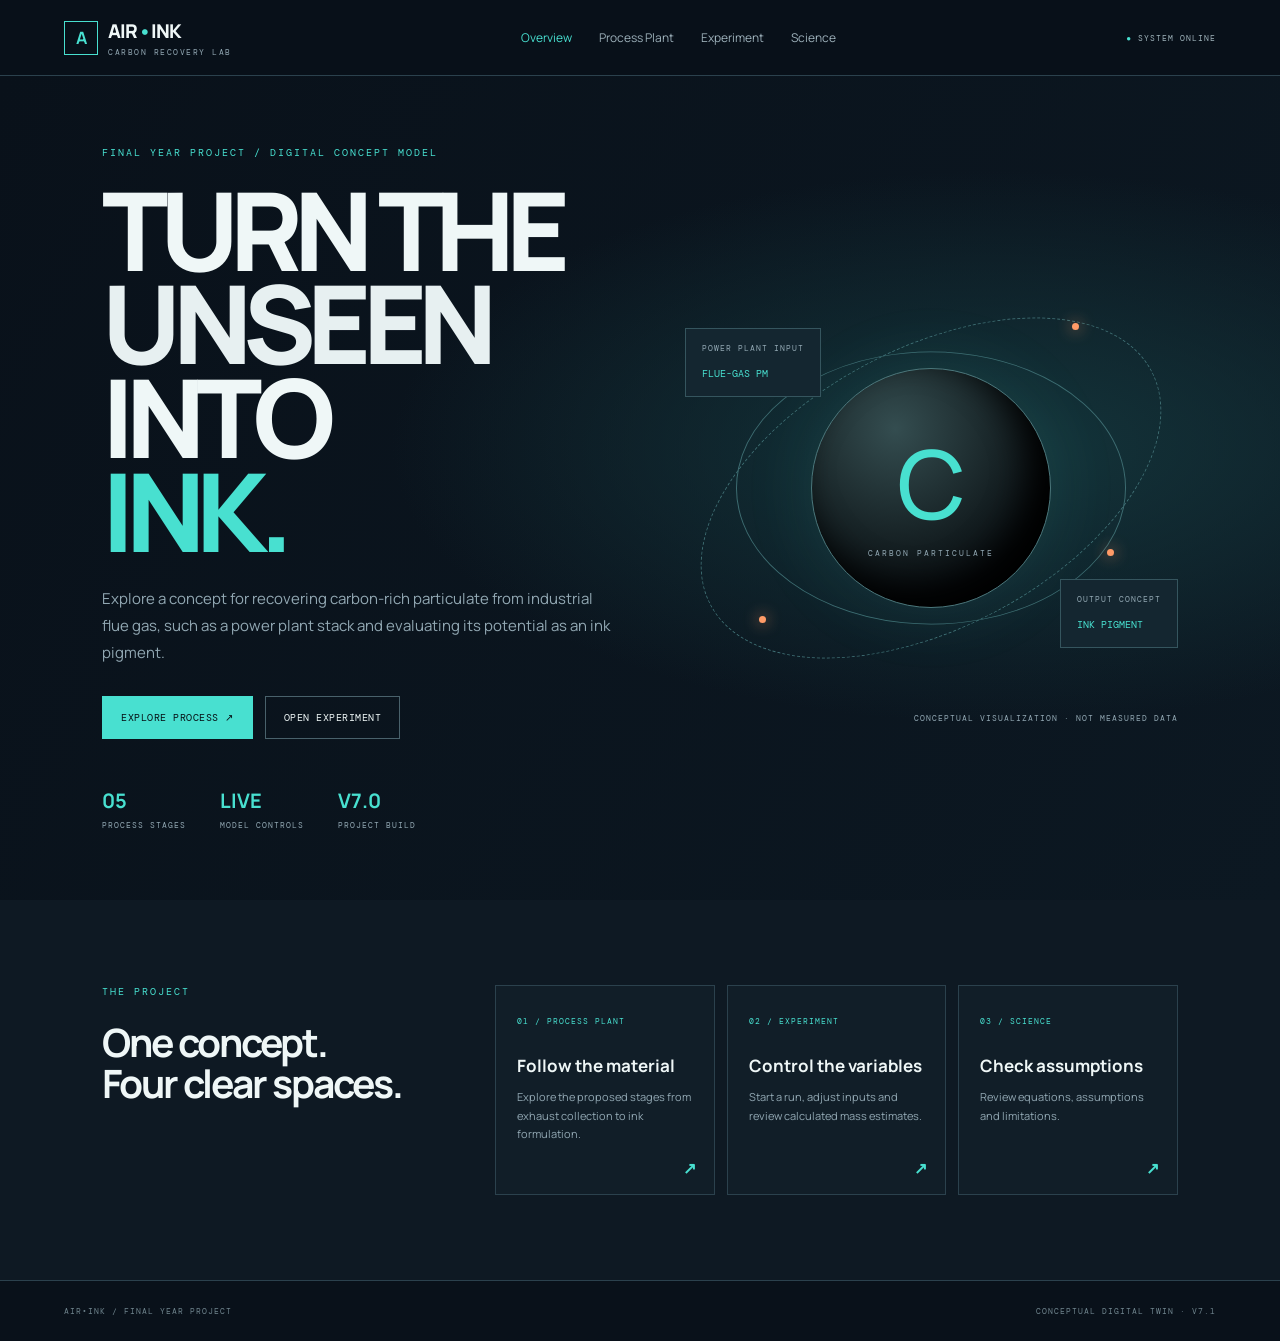
==== commit 10731125: "Add files via upload" ====
--- a/index.html
+++ b/index.html
@@ -1,5 +1,5 @@
 <!doctype html><html lang="en"><head><meta charset="utf-8"><meta name="viewport" content="width=device-width,initial-scale=1"><title>AIR•INK | Carbon Recovery Lab</title><link rel="stylesheet" href="style.css"></head><body>
 <header><a class="brand" href="index.html"><b class="mark">A</b><span>AIR<span class="cyan">•</span>INK<small>CARBON RECOVERY LAB</small></span></a><nav><a class="active" href="index.html">Overview</a><a href="plant.html">Process Plant</a><a href="simulator.html">Experiment</a><a href="science.html">Science</a></nav><span class="online">● SYSTEM ONLINE</span></header>
-<main><section class="hero"><div><p class="eyebrow">FINAL YEAR PROJECT / DIGITAL CONCEPT MODEL</p><h1>TURN THE<br><span>UNSEEN</span> INTO<br><em>INK.</em></h1><p class="intro">Explore a concept for recovering carbon-rich particulate from vehicle exhaust and evaluating its potential as an ink pigment.</p><div class="actions"><a class="btn primary" href="plant.html">EXPLORE PROCESS ↗</a><a class="btn outline" href="simulator.html">OPEN EXPERIMENT</a></div><div class="stats"><div><b>05</b><small>PROCESS STAGES</small></div><div><b>LIVE</b><small>MODEL CONTROLS</small></div><div><b>V7.0</b><small>PROJECT BUILD</small></div></div></div>
-<div class="art"><div class="orbit oa"></div><div class="orbit ob"></div><div class="core"><b>C</b><small>CARBON PARTICULATE</small></div><div class="chip ca"><small>INPUT STREAM</small><b>EXHAUST PM</b></div><div class="chip cb"><small>OUTPUT CONCEPT</small><b>INK PIGMENT</b></div><i class="particle p1"></i><i class="particle p2"></i><i class="particle p3"></i><small class="artnote">CONCEPTUAL VISUALIZATION · NOT MEASURED DATA</small></div></section>
-<section class="features"><div><p class="eyebrow">THE PROJECT</p><h2>One concept.<br>Four clear spaces.</h2></div><div class="featuregrid"><a class="feature" href="plant.html"><small>01 / PROCESS PLANT</small><h3>Follow the material</h3><p>Explore the proposed stages from exhaust collection to ink formulation.</p><b>↗</b></a><a class="feature" href="simulator.html"><small>02 / EXPERIMENT</small><h3>Control the variables</h3><p>Start a run, adjust inputs and review calculated mass estimates.</p><b>↗</b></a><a class="feature" href="science.html"><small>03 / SCIENCE</small><h3>Check assumptions</h3><p>Review equations, assumptions and limitations.</p><b>↗</b></a></div></section></main><footer><span>AIR•INK / FINAL YEAR PROJECT</span><span>CONCEPTUAL DIGITAL TWIN · V7.0</span></footer></body></html>+<main><section class="hero"><div><p class="eyebrow">FINAL YEAR PROJECT / DIGITAL CONCEPT MODEL</p><h1>TURN THE<br><span>UNSEEN</span> INTO<br><em>INK.</em></h1><p class="intro">Explore a concept for recovering carbon-rich particulate from industrial flue gas, such as a power plant stack and evaluating its potential as an ink pigment.</p><div class="actions"><a class="btn primary" href="plant.html">EXPLORE PROCESS ↗</a><a class="btn outline" href="simulator.html">OPEN EXPERIMENT</a></div><div class="stats"><div><b>05</b><small>PROCESS STAGES</small></div><div><b>LIVE</b><small>MODEL CONTROLS</small></div><div><b>V7.0</b><small>PROJECT BUILD</small></div></div></div>
+<div class="art"><div class="orbit oa"></div><div class="orbit ob"></div><div class="core"><b>C</b><small>CARBON PARTICULATE</small></div><div class="chip ca"><small>POWER PLANT INPUT</small><b>FLUE-GAS PM</b></div><div class="chip cb"><small>OUTPUT CONCEPT</small><b>INK PIGMENT</b></div><i class="particle p1"></i><i class="particle p2"></i><i class="particle p3"></i><small class="artnote">CONCEPTUAL VISUALIZATION · NOT MEASURED DATA</small></div></section>
+<section class="features"><div><p class="eyebrow">THE PROJECT</p><h2>One concept.<br>Four clear spaces.</h2></div><div class="featuregrid"><a class="feature" href="plant.html"><small>01 / PROCESS PLANT</small><h3>Follow the material</h3><p>Explore the proposed stages from exhaust collection to ink formulation.</p><b>↗</b></a><a class="feature" href="simulator.html"><small>02 / EXPERIMENT</small><h3>Control the variables</h3><p>Start a run, adjust inputs and review calculated mass estimates.</p><b>↗</b></a><a class="feature" href="science.html"><small>03 / SCIENCE</small><h3>Check assumptions</h3><p>Review equations, assumptions and limitations.</p><b>↗</b></a></div></section></main><footer><span>AIR•INK / FINAL YEAR PROJECT</span><span>CONCEPTUAL DIGITAL TWIN · V7.1</span></footer></body></html>
--- a/style.css
+++ b/style.css
@@ -1,4 +1,4 @@
 @import url('https://fonts.googleapis.com/css2?family=DM+Mono:wght@400;500&family=Manrope:wght@400;500;600;700;800&display=swap');
-:root{--bg:#09111a;--panel:#101c27;--ink:#eff7f7;--muted:#92a8b3;--line:#2b414d;--cyan:#48e0d0;--orange:#ff9b67}*{box-sizing:border-box}html{scroll-behavior:smooth}body{margin:0;background:var(--bg);color:var(--ink);font-family:Manrope,sans-serif}a{color:inherit;text-decoration:none}header{height:76px;padding:0 5vw;display:flex;align-items:center;justify-content:space-between;border-bottom:1px solid var(--line);position:sticky;top:0;background:#09111aee;backdrop-filter:blur(16px);z-index:10}.brand{display:flex;align-items:center;gap:10px;font-weight:800;font-size:19px;letter-spacing:-.8px}.brand small{display:block;font:8px 'DM Mono';letter-spacing:1.5px;color:var(--muted);margin-top:3px}.mark{width:34px;height:34px;border:1px solid var(--cyan);color:var(--cyan);display:grid;place-items:center;font-size:17px}.cyan{color:var(--cyan)}nav{display:flex;gap:27px}nav a{font-size:12px;color:#9db1ba}nav a:hover,nav a.active{color:var(--cyan)}.online{font:8px 'DM Mono';letter-spacing:1px;color:#a0b5bc}.online:first-letter{color:var(--cyan)}.hero{min-height:calc(100vh - 76px);padding:7vh 8vw;display:grid;grid-template-columns:1.05fr .95fr;align-items:center;gap:3vw;background:radial-gradient(ellipse at 78% 45%,#14353b 0,transparent 43%),linear-gradient(120deg,#09111a,#0c1822)}.eyebrow{font:10px 'DM Mono';letter-spacing:2px;color:var(--cyan);margin:0 0 24px}h1{font-size:clamp(62px,8.5vw,130px);line-height:.86;letter-spacing:-.08em;margin:0 0 28px;font-weight:800}h1 em{font-style:normal;color:var(--cyan)}h1 span{color:#e7f0f1}.intro{max-width:510px;color:var(--muted);font-size:15px;line-height:1.8}.actions{display:flex;gap:12px;flex-wrap:wrap;margin:30px 0 48px}.btn{display:inline-flex;align-items:center;justify-content:center;padding:14px 18px;font:10px 'DM Mono';letter-spacing:.5px;border:1px solid transparent;cursor:pointer;transition:.2s}.btn:hover{transform:translateY(-2px)}.primary{background:var(--cyan);color:#071116;border-color:var(--cyan)}.outline{background:transparent;color:var(--ink);border-color:#49616b}.stats{display:flex;gap:34px}.stats div{display:flex;flex-direction:column;gap:6px}.stats b{font-size:20px;color:var(--cyan)}small{font:8px 'DM Mono';letter-spacing:1px;color:var(--muted)}.art{height:510px;position:relative;display:grid;place-items:center;overflow:hidden}.orbit{position:absolute;border:1px solid #3d6c71;border-radius:50%}.oa{width:390px;height:390px;transform:scaleY(.7) rotate(30deg)}.ob{width:500px;height:280px;border-style:dashed;transform:rotate(-28deg)}.core{width:240px;height:240px;border-radius:50%;z-index:2;background:radial-gradient(circle at 35% 25%,#344d50,#070b0e 72%);border:1px solid #4b777b;box-shadow:0 0 75px #48e0d01b,inset -18px -18px 35px #000;display:flex;align-items:center;justify-content:center;flex-direction:column}.core b{font-size:95px;font-weight:500;color:var(--cyan)}.core small{font-size:8px;letter-spacing:2px}.chip{position:absolute;z-index:3;background:#142630;border:1px solid #35555e;padding:14px 16px}.chip small{display:block;margin-bottom:7px}.chip b{font:10px 'DM Mono';color:var(--cyan)}.ca{top:95px;left:0}.cb{right:0;bottom:95px}.particle{position:absolute;width:7px;height:7px;border-radius:50%;background:var(--orange);box-shadow:0 0 15px var(--orange);animation:float 3s ease-in-out infinite alternate}.p1{top:90px;right:20%}.p2{left:15%;bottom:120px;animation-delay:1s}.p3{right:13%;top:62%;animation-delay:2s}@keyframes float{to{transform:translate(18px,-24px);opacity:.3}}.artnote{position:absolute;bottom:20px;right:0}.features{padding:85px 8vw;display:grid;grid-template-columns:.65fr 1.35fr;gap:5vw;background:#0e1923}.features h2{font-size:39px;letter-spacing:-2px;line-height:1.05;margin:0}.featuregrid{display:grid;grid-template-columns:repeat(3,1fr);gap:12px}.feature{position:relative;min-height:210px;padding:21px;border:1px solid var(--line);background:#111e28}.feature:hover{border-color:var(--cyan);transform:translateY(-3px)}.feature small{color:var(--cyan)}.feature h3{font-size:17px;margin:25px 0 8px}.feature p{font-size:11px;line-height:1.7;color:var(--muted)}.feature>b{position:absolute;right:18px;bottom:15px;color:var(--cyan)}.inner{max-width:1250px;margin:auto;padding:70px 5vw 95px}.pagehead{display:flex;align-items:end;justify-content:space-between;gap:35px;margin-bottom:48px}.pagehead h1{font-size:clamp(55px,7vw,90px);margin:0}.pagehead>p{max-width:380px;color:var(--muted);font-size:13px;line-height:1.8}.banner{display:flex;align-items:center;gap:35px;padding:35px 7%;border:1px solid var(--line);background:linear-gradient(110deg,#142b35,#101e29);margin-bottom:18px;min-height:180px}.car{width:130px;height:43px;position:relative;background:var(--orange);border-radius:30px 38px 8px 8px;flex-shrink:0}.car:before{content:'';position:absolute;top:5px;left:38px;width:55px;height:18px;background:#152b35;clip-path:polygon(15% 0,100% 0,85% 100%,0 100%)}.car i{position:absolute;bottom:-11px;width:24px;height:24px;border:5px solid #587078;background:#080e13;border-radius:50%}.car i:first-child{left:14px}.car i:last-child{right:14px}.smoke{display:flex;align-items:center;gap:10px}.smoke i{width:13px;height:13px;border-radius:50%;background:#9db0b1;animation:smoke 1.5s infinite alternate}.smoke i:nth-child(2){width:20px;height:20px;animation-delay:.3s}.smoke i:nth-child(3){width:28px;height:28px;animation-delay:.6s}.smoke i:nth-child(4){animation-delay:.9s}@keyframes smoke{to{transform:translate(14px,-12px) scale(1.3);opacity:.2}}.banner h3{margin:8px 0}.banner p{color:var(--muted);font-size:11px}.banner>div:last-child{margin-left:auto}.banner small{color:var(--cyan)}.processgrid{display:grid;grid-template-columns:repeat(2,1fr);gap:14px}.processgrid article{display:grid;grid-template-columns:25px 35px 1fr;gap:14px;padding:25px;background:var(--panel);border:1px solid var(--line);min-height:190px}.processgrid article>small{color:var(--cyan)}.processgrid article>b{font-size:28px;color:var(--orange)}.processgrid h2{font-size:19px;margin:0 0 10px}.processgrid p{font-size:11px;color:var(--muted);line-height:1.8}.processgrid label{font:8px 'DM Mono';color:var(--cyan)}.next{display:flex;justify-content:space-between;align-items:center;gap:20px;margin-top:20px;padding:28px;background:#142832;border:1px solid #31535c}.next small{color:var(--cyan)}.next h2{margin:8px 0}.next p{font-size:11px;color:var(--muted)}.gate{display:grid;grid-template-columns:70px 1fr auto;align-items:center;gap:25px;padding:40px;border:1px solid #34515b;background:radial-gradient(ellipse at 15% 50%,#17333a,transparent 60%),var(--panel)}.gateicon{height:65px;width:65px;display:grid;place-items:center;border:1px solid var(--cyan);font-size:25px;color:var(--cyan)}.gate h2{font-size:28px;margin:0 0 10px}.gate p:not(.eyebrow){max-width:600px;color:var(--muted);font-size:12px;line-height:1.8}.gate>small{white-space:nowrap}.hidden{display:none!important}.workhead{display:flex;justify-content:space-between;align-items:center;gap:20px;margin-bottom:18px}.workhead h2{margin:0}.workhead #runStatus{font:8px 'DM Mono';color:var(--cyan);margin-right:8px}.simgrid{display:grid;grid-template-columns:1fr .8fr;gap:18px}.parameters,.output{padding:28px;background:var(--panel);border:1px solid var(--line)}.parameters{display:grid;grid-template-columns:1fr 1fr;gap:28px 22px}.parameters label{font-size:11px;color:#dbe8e9}.parameters output{float:right;color:var(--cyan);font:13px 'DM Mono'}.parameters label small{margin-left:5px}.parameters input{display:block;width:100%;margin-top:17px;accent-color:var(--cyan)}.output{position:relative}.output>small{color:var(--cyan)}.output strong{display:block;font-size:36px;margin:20px 0 5px}.output>p{font-size:11px;color:var(--muted);line-height:1.6;max-width:70%}.vial{position:absolute;right:25px;top:50px;width:48px;height:90px;border:2px solid #69868a;border-radius:7px 7px 12px 12px;overflow:hidden;display:grid;place-items:center}.vial:before{content:'';position:absolute;top:-7px;width:19px;height:11px;border:2px solid #69868a;background:var(--panel)}.vial i{position:absolute;bottom:0;left:0;right:0;height:0;background:var(--cyan);transition:height .4s}.vial span{z-index:2;font:8px 'DM Mono';color:#08151a}.resultrow{display:flex;justify-content:space-between;padding:12px 0;border-bottom:1px solid #263944;font-size:11px}.resultrow span{color:var(--muted)}.resultrow b{font:10px 'DM Mono';color:var(--cyan)}.full{width:100%;margin-top:18px}.notice{margin-top:18px;padding:18px;border:1px solid #735b42;background:#241f1b;color:#c7b8a9;font-size:11px;line-height:1.7}.notice b{font:9px 'DM Mono';color:var(--orange);margin-right:8px}.equations{border-top:1px solid var(--line);margin-bottom:25px}.equations article{display:grid;grid-template-columns:40px 1fr;gap:20px;padding:28px 12px;border-bottom:1px solid var(--line)}.equations article>small{color:var(--cyan)}.equations h2{margin:0 0 14px;font-size:19px}.equations code{display:inline-block;background:#132630;border:1px solid #2c4c56;padding:12px 16px;color:var(--cyan);font-size:16px}.equations p{max-width:760px;font-size:11px;line-height:1.8;color:var(--muted)}.caution{display:flex;gap:20px;padding:22px;border:1px solid #72583f;background:#241f1b;margin-bottom:25px}.caution>b{font-size:32px;color:var(--orange)}.caution h2{margin:0;color:#f5d9c4}.caution li{font-size:12px;color:#c7b8a9;line-height:1.8}footer{display:flex;justify-content:space-between;padding:25px 5vw;border-top:1px solid var(--line);font:8px 'DM Mono';letter-spacing:1px;color:#70858e}
+:root{--bg:#09111a;--panel:#101c27;--ink:#eff7f7;--muted:#92a8b3;--line:#2b414d;--cyan:#48e0d0;--orange:#ff9b67}*{box-sizing:border-box}html{scroll-behavior:smooth}body{margin:0;background:var(--bg);color:var(--ink);font-family:Manrope,sans-serif}a{color:inherit;text-decoration:none}header{height:76px;padding:0 5vw;display:flex;align-items:center;justify-content:space-between;border-bottom:1px solid var(--line);position:sticky;top:0;background:#09111aee;backdrop-filter:blur(16px);z-index:10}.brand{display:flex;align-items:center;gap:10px;font-weight:800;font-size:19px;letter-spacing:-.8px}.brand small{display:block;font:8px 'DM Mono';letter-spacing:1.5px;color:var(--muted);margin-top:3px}.mark{width:34px;height:34px;border:1px solid var(--cyan);color:var(--cyan);display:grid;place-items:center;font-size:17px}.cyan{color:var(--cyan)}nav{display:flex;gap:27px}nav a{font-size:12px;color:#9db1ba}nav a:hover,nav a.active{color:var(--cyan)}.online{font:8px 'DM Mono';letter-spacing:1px;color:#a0b5bc}.online:first-letter{color:var(--cyan)}.hero{min-height:calc(100vh - 76px);padding:7vh 8vw;display:grid;grid-template-columns:1.05fr .95fr;align-items:center;gap:3vw;background:radial-gradient(ellipse at 78% 45%,#14353b 0,transparent 43%),linear-gradient(120deg,#09111a,#0c1822)}.eyebrow{font:10px 'DM Mono';letter-spacing:2px;color:var(--cyan);margin:0 0 24px}h1{font-size:clamp(62px,8.5vw,130px);line-height:.86;letter-spacing:-.08em;margin:0 0 28px;font-weight:800}h1 em{font-style:normal;color:var(--cyan)}h1 span{color:#e7f0f1}.intro{max-width:510px;color:var(--muted);font-size:15px;line-height:1.8}.actions{display:flex;gap:12px;flex-wrap:wrap;margin:30px 0 48px}.btn{display:inline-flex;align-items:center;justify-content:center;padding:14px 18px;font:10px 'DM Mono';letter-spacing:.5px;border:1px solid transparent;cursor:pointer;transition:.2s}.btn:hover{transform:translateY(-2px)}.primary{background:var(--cyan);color:#071116;border-color:var(--cyan)}.outline{background:transparent;color:var(--ink);border-color:#49616b}.stats{display:flex;gap:34px}.stats div{display:flex;flex-direction:column;gap:6px}.stats b{font-size:20px;color:var(--cyan)}small{font:8px 'DM Mono';letter-spacing:1px;color:var(--muted)}.art{height:510px;position:relative;display:grid;place-items:center;overflow:hidden}.orbit{position:absolute;border:1px solid #3d6c71;border-radius:50%}.oa{width:390px;height:390px;transform:scaleY(.7) rotate(30deg)}.ob{width:500px;height:280px;border-style:dashed;transform:rotate(-28deg)}.core{width:240px;height:240px;border-radius:50%;z-index:2;background:radial-gradient(circle at 35% 25%,#344d50,#070b0e 72%);border:1px solid #4b777b;box-shadow:0 0 75px #48e0d01b,inset -18px -18px 35px #000;display:flex;align-items:center;justify-content:center;flex-direction:column}.core b{font-size:95px;font-weight:500;color:var(--cyan)}.core small{font-size:8px;letter-spacing:2px}.chip{position:absolute;z-index:3;background:#142630;border:1px solid #35555e;padding:14px 16px}.chip small{display:block;margin-bottom:7px}.chip b{font:10px 'DM Mono';color:var(--cyan)}.ca{top:95px;left:0}.cb{right:0;bottom:95px}.particle{position:absolute;width:7px;height:7px;border-radius:50%;background:var(--orange);box-shadow:0 0 15px var(--orange);animation:float 3s ease-in-out infinite alternate}.p1{top:90px;right:20%}.p2{left:15%;bottom:120px;animation-delay:1s}.p3{right:13%;top:62%;animation-delay:2s}@keyframes float{to{transform:translate(18px,-24px);opacity:.3}}.artnote{position:absolute;bottom:20px;right:0}.features{padding:85px 8vw;display:grid;grid-template-columns:.65fr 1.35fr;gap:5vw;background:#0e1923}.features h2{font-size:39px;letter-spacing:-2px;line-height:1.05;margin:0}.featuregrid{display:grid;grid-template-columns:repeat(3,1fr);gap:12px}.feature{position:relative;min-height:210px;padding:21px;border:1px solid var(--line);background:#111e28}.feature:hover{border-color:var(--cyan);transform:translateY(-3px)}.feature small{color:var(--cyan)}.feature h3{font-size:17px;margin:25px 0 8px}.feature p{font-size:11px;line-height:1.7;color:var(--muted)}.feature>b{position:absolute;right:18px;bottom:15px;color:var(--cyan)}.inner{max-width:1250px;margin:auto;padding:70px 5vw 95px}.pagehead{display:flex;align-items:end;justify-content:space-between;gap:35px;margin-bottom:48px}.pagehead h1{font-size:clamp(55px,7vw,90px);margin:0}.pagehead>p{max-width:380px;color:var(--muted);font-size:13px;line-height:1.8}.banner{display:flex;align-items:center;gap:35px;padding:35px 7%;border:1px solid var(--line);background:linear-gradient(110deg,#142b35,#101e29);margin-bottom:18px;min-height:180px}.car{width:90px;height:120px;position:relative;flex-shrink:0;background:linear-gradient(90deg,#bd7956,#ff9b67 45%,#bd7956);border:1px solid #ffc09a;border-radius:7px 7px 0 0;box-shadow:inset -10px 0 0 #8b5945}.car:before{content:'';position:absolute;top:-34px;left:22px;width:45px;height:38px;background:linear-gradient(90deg,#7f8b8b,#d0d7d1 45%,#899695);border:1px solid #d2d8d4;border-bottom:0;border-radius:5px 5px 0 0}.car:after{content:'';position:absolute;bottom:0;left:-28px;width:145px;height:13px;background:#263a43;border-top:2px solid #60767a}.car i{position:absolute;display:block;top:-48px;left:39px;width:12px;height:17px;background:#34484d;border-radius:2px}.car i:first-child{left:48px;top:-61px;height:13px;width:9px;background:#647579}.car i:last-child{left:35px;top:-70px;height:9px;width:9px;background:#9aabaa}.smoke{display:flex;align-items:center;gap:10px}.smoke i{width:13px;height:13px;border-radius:50%;background:#9db0b1;animation:smoke 1.5s infinite alternate}.smoke i:nth-child(2){width:20px;height:20px;animation-delay:.3s}.smoke i:nth-child(3){width:28px;height:28px;animation-delay:.6s}.smoke i:nth-child(4){animation-delay:.9s}@keyframes smoke{to{transform:translate(14px,-12px) scale(1.3);opacity:.2}}.banner h3{margin:8px 0}.banner p{color:var(--muted);font-size:11px}.banner>div:last-child{margin-left:auto}.banner small{color:var(--cyan)}.processgrid{display:grid;grid-template-columns:repeat(2,1fr);gap:14px}.processgrid article{display:grid;grid-template-columns:25px 35px 1fr;gap:14px;padding:25px;background:var(--panel);border:1px solid var(--line);min-height:190px}.processgrid article>small{color:var(--cyan)}.processgrid article>b{font-size:28px;color:var(--orange)}.processgrid h2{font-size:19px;margin:0 0 10px}.processgrid p{font-size:11px;color:var(--muted);line-height:1.8}.processgrid label{font:8px 'DM Mono';color:var(--cyan)}.next{display:flex;justify-content:space-between;align-items:center;gap:20px;margin-top:20px;padding:28px;background:#142832;border:1px solid #31535c}.next small{color:var(--cyan)}.next h2{margin:8px 0}.next p{font-size:11px;color:var(--muted)}.gate{display:grid;grid-template-columns:70px 1fr auto;align-items:center;gap:25px;padding:40px;border:1px solid #34515b;background:radial-gradient(ellipse at 15% 50%,#17333a,transparent 60%),var(--panel)}.gateicon{height:65px;width:65px;display:grid;place-items:center;border:1px solid var(--cyan);font-size:25px;color:var(--cyan)}.gate h2{font-size:28px;margin:0 0 10px}.gate p:not(.eyebrow){max-width:600px;color:var(--muted);font-size:12px;line-height:1.8}.gate>small{white-space:nowrap}.hidden{display:none!important}.workhead{display:flex;justify-content:space-between;align-items:center;gap:20px;margin-bottom:18px}.workhead h2{margin:0}.workhead #runStatus{font:8px 'DM Mono';color:var(--cyan);margin-right:8px}.simgrid{display:grid;grid-template-columns:1fr .8fr;gap:18px}.parameters,.output{padding:28px;background:var(--panel);border:1px solid var(--line)}.parameters{display:grid;grid-template-columns:1fr 1fr;gap:28px 22px}.parameters label{font-size:11px;color:#dbe8e9}.parameters output{float:right;color:var(--cyan);font:13px 'DM Mono'}.parameters label small{margin-left:5px}.parameters input{display:block;width:100%;margin-top:17px;accent-color:var(--cyan)}.output{position:relative}.output>small{color:var(--cyan)}.output strong{display:block;font-size:36px;margin:20px 0 5px}.output>p{font-size:11px;color:var(--muted);line-height:1.6;max-width:70%}.vial{position:absolute;right:25px;top:50px;width:48px;height:90px;border:2px solid #69868a;border-radius:7px 7px 12px 12px;overflow:hidden;display:grid;place-items:center}.vial:before{content:'';position:absolute;top:-7px;width:19px;height:11px;border:2px solid #69868a;background:var(--panel)}.vial i{position:absolute;bottom:0;left:0;right:0;height:0;background:var(--cyan);transition:height .4s}.vial span{z-index:2;font:8px 'DM Mono';color:#08151a}.resultrow{display:flex;justify-content:space-between;padding:12px 0;border-bottom:1px solid #263944;font-size:11px}.resultrow span{color:var(--muted)}.resultrow b{font:10px 'DM Mono';color:var(--cyan)}.full{width:100%;margin-top:18px}.notice{margin-top:18px;padding:18px;border:1px solid #735b42;background:#241f1b;color:#c7b8a9;font-size:11px;line-height:1.7}.notice b{font:9px 'DM Mono';color:var(--orange);margin-right:8px}.equations{border-top:1px solid var(--line);margin-bottom:25px}.equations article{display:grid;grid-template-columns:40px 1fr;gap:20px;padding:28px 12px;border-bottom:1px solid var(--line)}.equations article>small{color:var(--cyan)}.equations h2{margin:0 0 14px;font-size:19px}.equations code{display:inline-block;background:#132630;border:1px solid #2c4c56;padding:12px 16px;color:var(--cyan);font-size:16px}.equations p{max-width:760px;font-size:11px;line-height:1.8;color:var(--muted)}.caution{display:flex;gap:20px;padding:22px;border:1px solid #72583f;background:#241f1b;margin-bottom:25px}.caution>b{font-size:32px;color:var(--orange)}.caution h2{margin:0;color:#f5d9c4}.caution li{font-size:12px;color:#c7b8a9;line-height:1.8}footer{display:flex;justify-content:space-between;padding:25px 5vw;border-top:1px solid var(--line);font:8px 'DM Mono';letter-spacing:1px;color:#70858e}
 @media(max-width:900px){header{padding:0 18px}.online{display:none}nav{gap:13px}nav a{font-size:10px}.hero{grid-template-columns:1fr;padding:60px 7vw}.art{height:400px}.features{grid-template-columns:1fr}.featuregrid{grid-template-columns:1fr}.pagehead{display:block}.pagehead>p{margin-top:20px}.simgrid{grid-template-columns:1fr}.gate{grid-template-columns:55px 1fr;padding:25px}.gate>small{grid-column:2}.workhead{align-items:flex-start;flex-direction:column}.processgrid{grid-template-columns:1fr}}
 @media(max-width:560px){.brand{font-size:15px}.brand small{font-size:6px}.mark{width:29px;height:29px}nav{gap:8px}nav a{font-size:8px}.hero h1{letter-spacing:-.07em}.art{height:340px}.core{width:175px;height:175px}.core b{font-size:70px}.oa{width:280px;height:280px}.ob{width:340px;height:220px}.chip{padding:10px}.ca{top:45px}.cb{bottom:55px}.stats{gap:17px}.stats b{font-size:16px}.stats small{font-size:6px}.inner{padding:45px 5vw 65px}.banner{flex-wrap:wrap;gap:18px}.banner>div:last-child{width:100%;margin:0}.smoke{display:none}.parameters{grid-template-columns:1fr}.gate{grid-template-columns:1fr}.gate>small{grid-column:auto}.gateicon{width:50px;height:50px}.next{align-items:flex-start;flex-direction:column}.processgrid article{grid-template-columns:22px 28px 1fr;padding:18px 12px;gap:10px}.equations article{grid-template-columns:25px 1fr;gap:10px}.equations code{font-size:13px}.workhead>div:last-child{display:flex;flex-wrap:wrap;gap:8px}.workhead #runStatus{width:100%}footer{flex-direction:column;gap:10px}}
